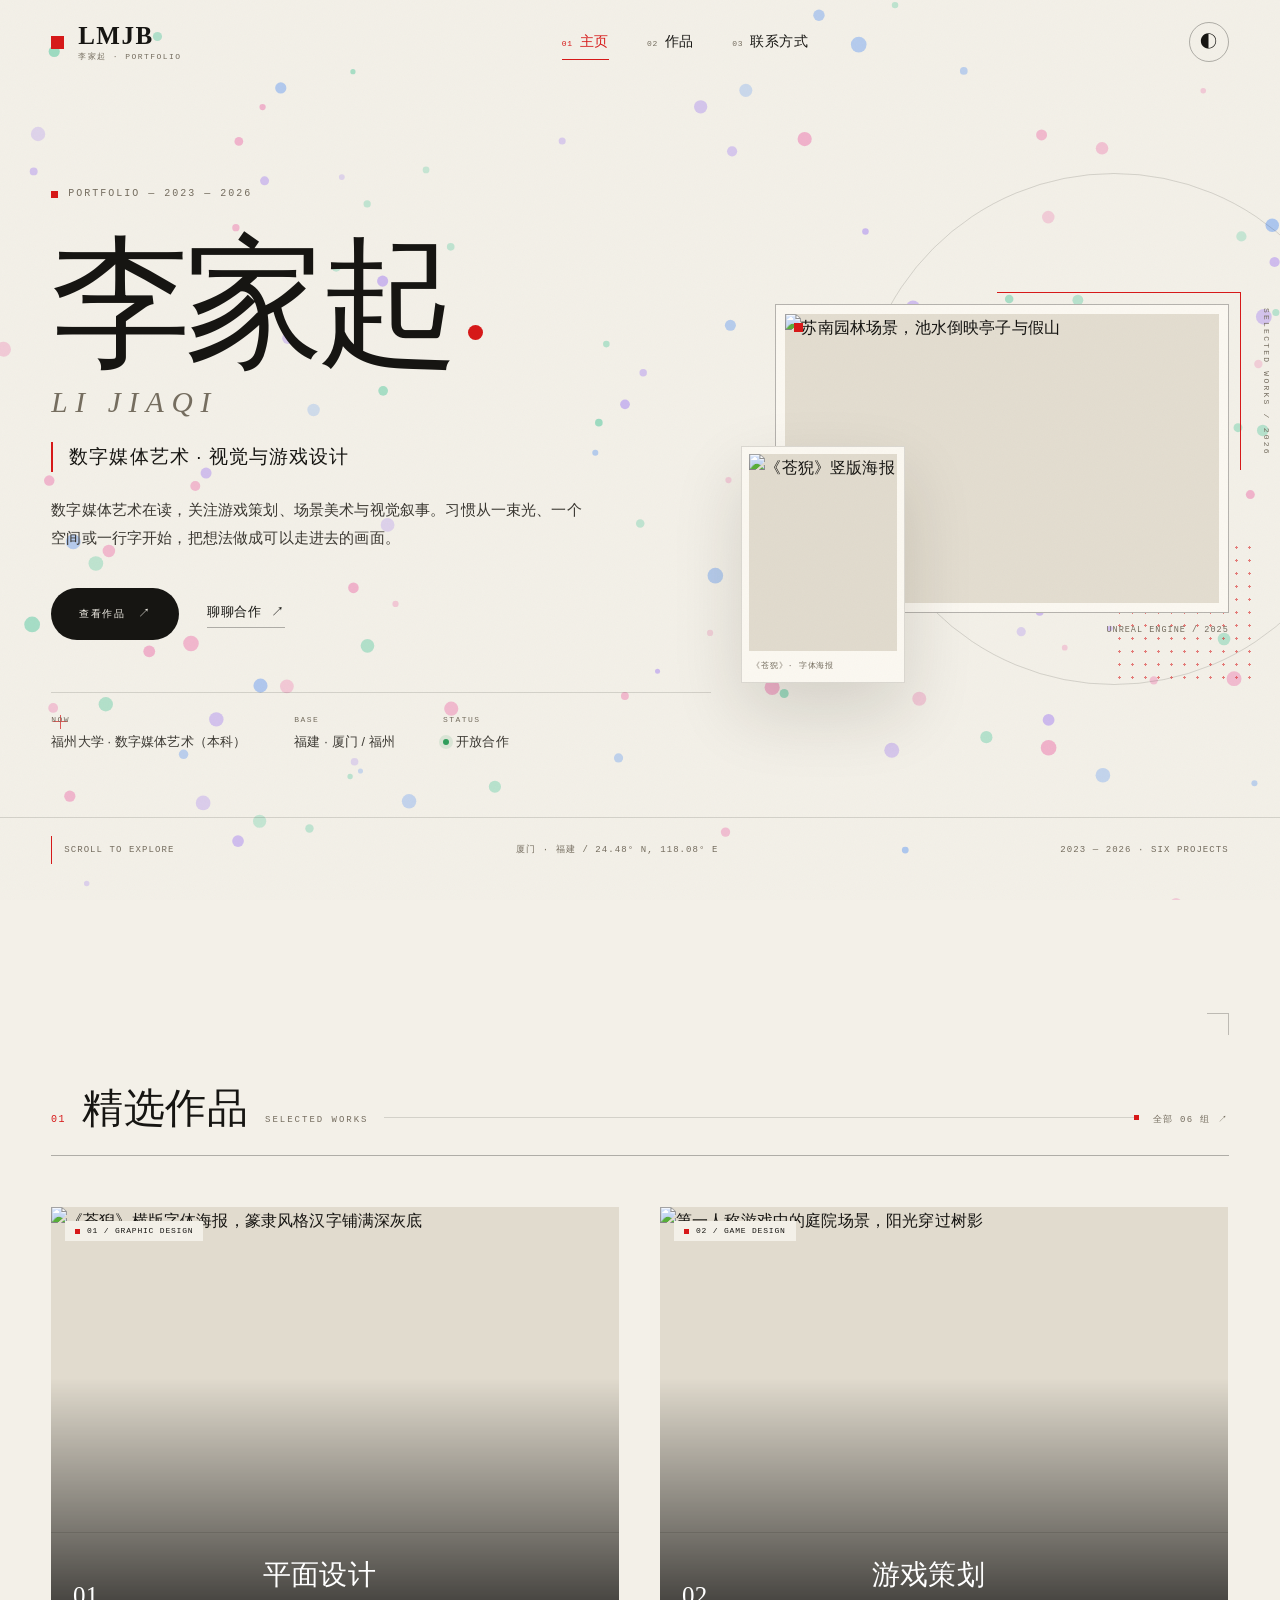
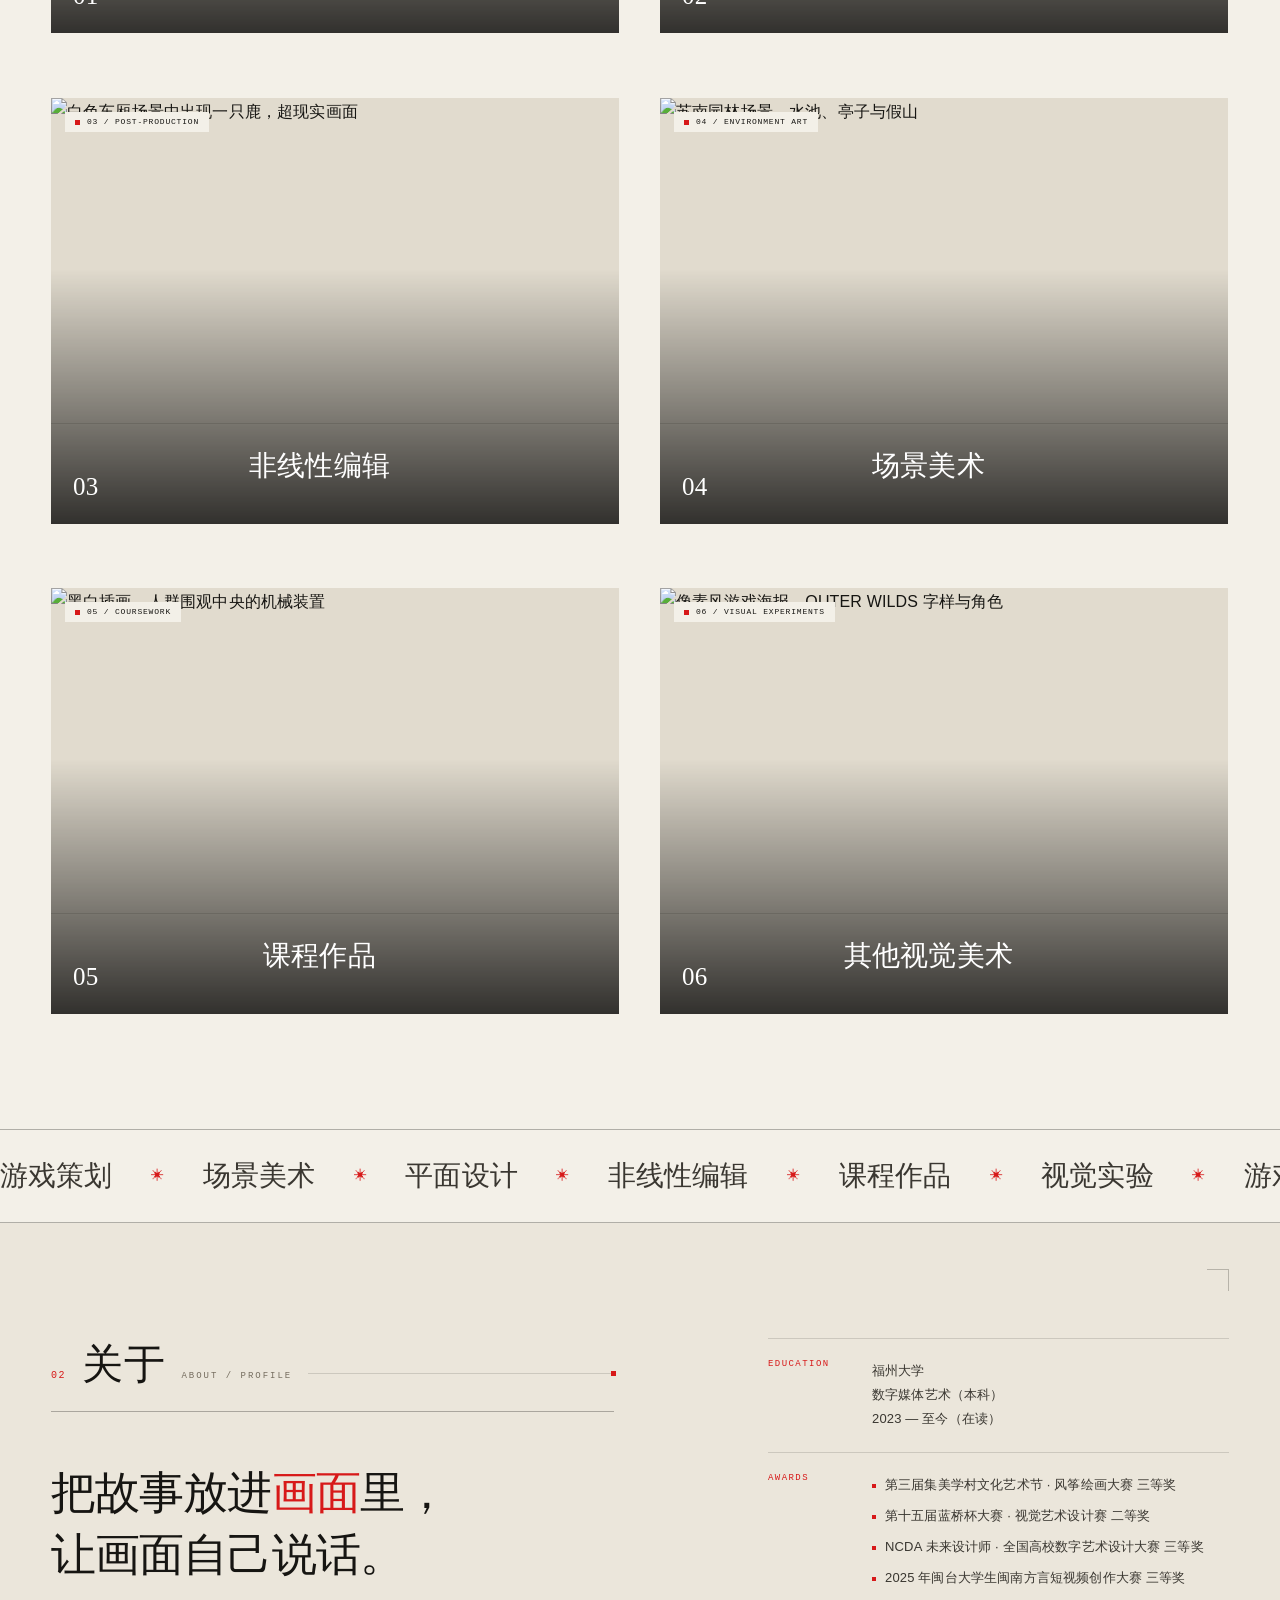
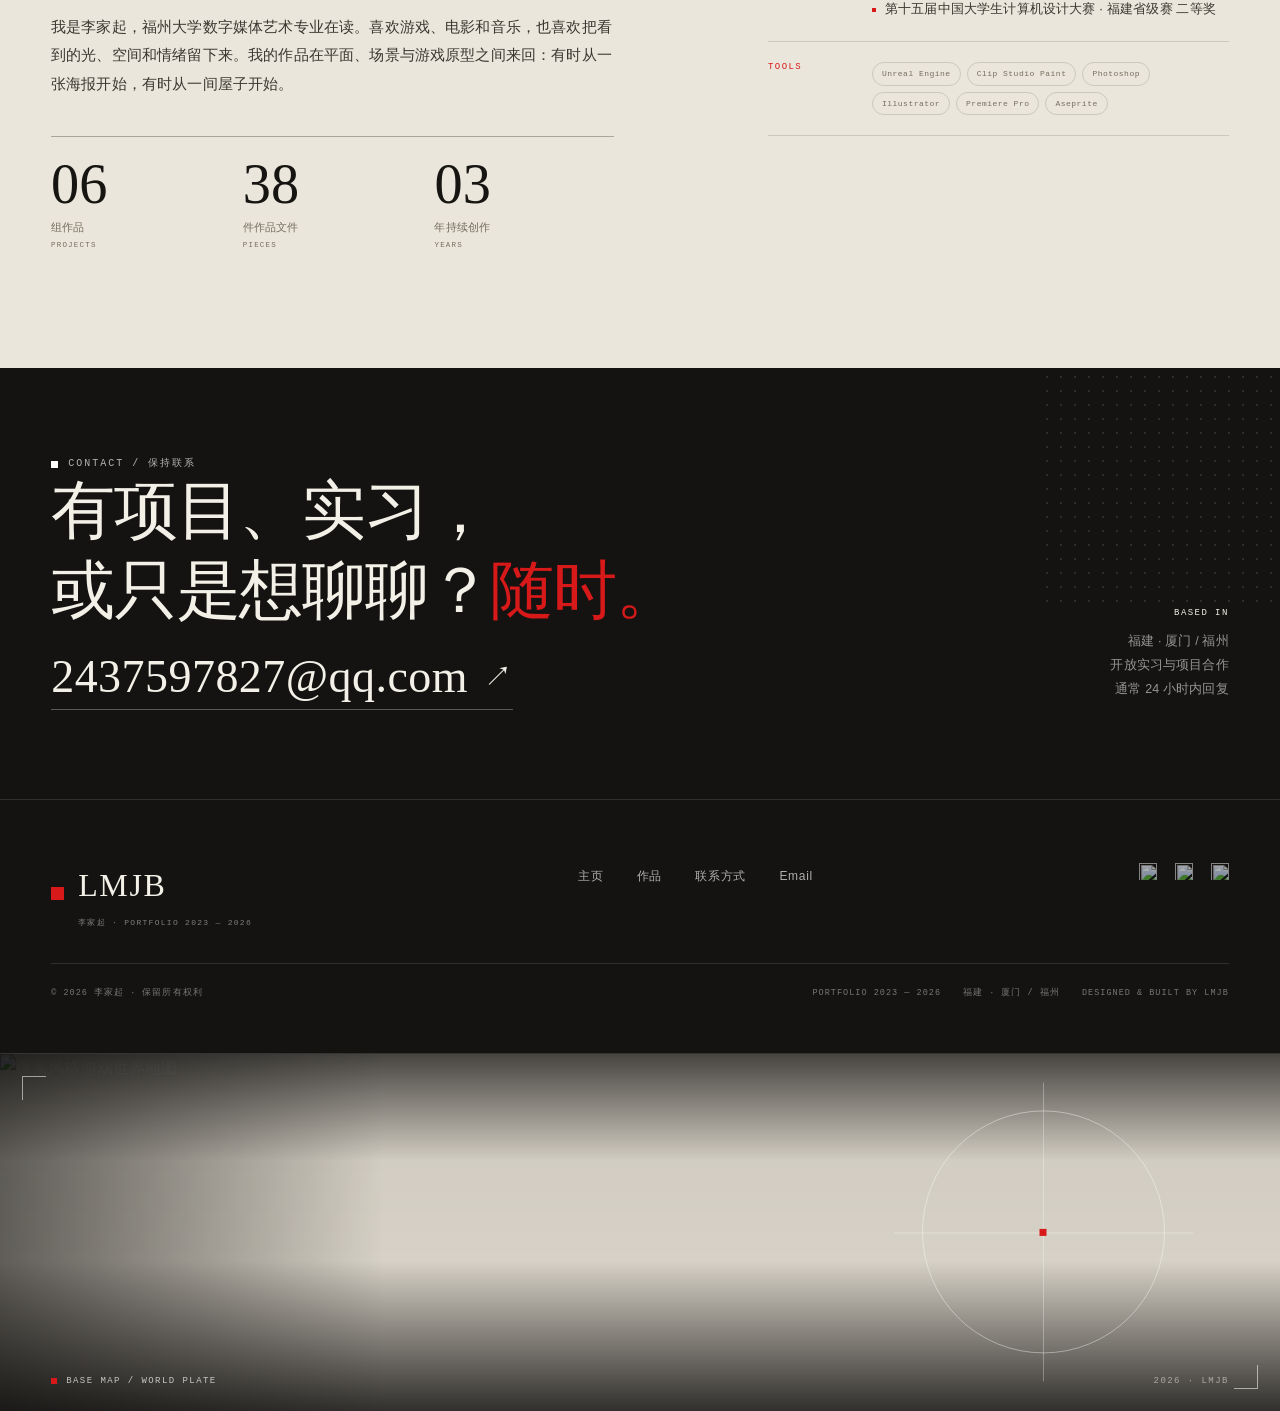
==== index.html @ 7ece91b9 "Add files via upload" ====
<!DOCTYPE html>
<html lang="zh-CN">
  <head>
    <meta charset="UTF-8" />
    <meta http-equiv="X-UA-Compatible" content="IE=edge" />
    <meta name="viewport" content="width=device-width, initial-scale=1.0" />
    <title>李家起 · 个人作品集 / Portfolio</title>
    <meta name="description" content="李家起的个人作品集：游戏策划、场景美术、平面设计、非线性编辑与视觉实验。" />
    <meta name="theme-color" content="#f3f0e8" />
    <meta property="og:title" content="李家起 · 个人作品集 / Portfolio" />
    <meta property="og:description" content="李家起的个人作品集：游戏策划、场景美术、平面设计、非线性编辑与视觉实验。" />
    <meta property="og:type" content="website" />
    <link rel="icon" href="./img/favicon.svg" type="image/svg+xml" />
    <link rel="stylesheet" href="./css/main.css" />
    <script>(function(){try{var q=new URLSearchParams(location.search).get('theme');var s=localStorage.getItem('darkMode');var d=q?q==='dark':s==='dark';if(d)document.documentElement.classList.add('dark');}catch(e){}})();</script>
    <style>
      #particle-bg {
        position: fixed;
        inset: 0;
        width: 100%;
        height: 100%;
        display: block;
        pointer-events: none;
        z-index: -1;
      }

      /* =========================================================
         作品卡片 · 小标题浮层 + 明显悬停（与 projects.html 一致）
         ========================================================= */

      #main .work-card {
        position: relative !important;
        display: block !important;
        overflow: hidden !important;
        transition:
          transform 0.5s cubic-bezier(0.4, 0, 0.6, 1),
          box-shadow 0.5s cubic-bezier(0.4, 0, 0.6, 1) !important;
        will-change: transform;
        transform: translateZ(0);
      }

      #main .work-card:hover {
        transform: translateY(-10px) !important;
        box-shadow:
          0 18px 36px -18px rgba(0, 0, 0, 0.22),
          0 36px 72px -36px rgba(0, 0, 0, 0.28) !important;
        transition:
          transform 1.2s cubic-bezier(0.16, 1, 0.3, 1),
          box-shadow 1.2s cubic-bezier(0.16, 1, 0.3, 1) !important;
      }

      html.dark #main .work-card:hover {
        box-shadow:
          0 18px 36px -18px rgba(0, 0, 0, 0.6),
          0 36px 72px -36px rgba(0, 0, 0, 0.7) !important;
      }

      #main .work-card__media {
        display: block !important;
        position: relative !important;
        overflow: hidden !important;
        width: 100%;
      }

      #main .work-card__media img {
        display: block !important;
        width: 100% !important;
        height: auto !important;
        transition:
          transform 0.5s cubic-bezier(0.4, 0, 0.6, 1),
          filter 0.5s ease !important;
        will-change: transform;
        backface-visibility: hidden;
        transform: scale(1) !important;
      }

      #main .work-card:hover .work-card__media img {
        transform: scale(1.15) !important;
        filter: brightness(0.88) saturate(1.08) !important;
        transition:
          transform 1.4s cubic-bezier(0.16, 1, 0.3, 1),
          filter 1s ease !important;
      }

      #main .work-card::after {
        content: "";
        position: absolute;
        left: 0;
        right: 0;
        bottom: 0;
        height: 60%;
        background: linear-gradient(
          to top,
          rgba(0, 0, 0, 0.78) 0%,
          rgba(0, 0, 0, 0.42) 45%,
          transparent 100%
        );
        pointer-events: none;
        z-index: 1;
        transition: opacity 1s ease;
        opacity: 1;
      }

      #main .work-card:hover::after {
        opacity: 0.85;
      }

      #main .work-card__body {
        position: absolute !important;
        left: 0 !important;
        right: 0 !important;
        bottom: 0 !important;
        z-index: 2 !important;
        padding: 24px 22px 22px !important;
        display: flex !important;
        align-items: flex-end !important;
        justify-content: space-between !important;
        gap: 16px !important;
        color: #fff !important;
        background: transparent !important;
      }

      #main .work-card__body * {
        color: #fff !important;
      }

      #main .work-card__en,
      #main .work-card__count {
        opacity: 0 !important;
        transform: translateY(14px) !important;
        transition:
          transform 0.9s cubic-bezier(0.16, 1, 0.3, 1),
          opacity 0.7s ease !important;
      }

      #main .work-card__no,
      #main .work-card__title {
        transition: transform 0.9s cubic-bezier(0.16, 1, 0.3, 1) !important;
      }

      @media (hover: hover) {
        #main .work-card:hover .work-card__title {
          transform: translateY(-3px) !important;
        }

        #main .work-card:hover .work-card__no {
          transform: translateY(-3px) !important;
        }

        #main .work-card:hover .work-card__en {
          opacity: 1 !important;
          transform: translateY(0) !important;
          transition-delay: 0.12s !important;
        }

        #main .work-card:hover .work-card__count {
          opacity: 1 !important;
          transform: translateY(0) !important;
          transition-delay: 0.22s !important;
        }
      }

      @media (hover: none) {
        #main .work-card__en,
        #main .work-card__count {
          opacity: 1 !important;
          transform: none !important;
        }
      }

      @media (prefers-reduced-motion: reduce) {
        #main .work-card,
        #main .work-card__media img,
        #main .work-card__no,
        #main .work-card__title,
        #main .work-card__en,
        #main .work-card__count {
          transition: none !important;
        }
        #main .work-card:hover,
        #main .work-card:hover .work-card__media img,
        #main .work-card:hover .work-card__title,
        #main .work-card:hover .work-card__no,
        #main .work-card:hover .work-card__en,
        #main .work-card:hover .work-card__count {
          transform: none !important;
          filter: none !important;
        }
      }
    </style>
  </head>
  <body class="page page--home">
    <canvas id="particle-bg" aria-hidden="true"></canvas>
    <a class="skip-link" href="#main">跳到主要内容</a>
    <div class="progress" aria-hidden="true"><span></span></div>

    <header class="site-head">
      <div class="site-head__inner">
        <a class="brand" href="./index.html" aria-label="李家起作品集首页">
          <span class="brand__mark" aria-hidden="true"></span>
          <span class="brand__text">
            <strong>LMJB</strong>
            <small>李家起 · PORTFOLIO</small>
          </span>
        </a>

        <nav class="nav" aria-label="主导航">
          <a class="nav__link is-active" href="./index.html" aria-current="page"><span>01</span>主页</a>
          <a class="nav__link" href="./projects.html"><span>02</span>作品</a>
          <a class="nav__link" href="./contacts.html"><span>03</span>联系方式</a>
        </nav>

        <div class="site-head__tools">
          <button class="theme-btn" type="button" aria-label="切换深浅色" aria-pressed="false">
            <span class="theme-btn__icon" aria-hidden="true">◐</span>
          </button>
          <button class="menu-btn" type="button" aria-label="打开菜单" aria-expanded="false" aria-controls="mobile-menu">
            <span></span><span></span>
          </button>
        </div>
      </div>
    </header>

    <div class="mobile-menu" id="mobile-menu">
      <nav class="mobile-menu__nav" aria-label="移动端导航">
        <a class="mobile-menu__link is-active" href="./index.html" aria-current="page"><span>01</span>主页</a>
        <a class="mobile-menu__link" href="./projects.html"><span>02</span>作品</a>
        <a class="mobile-menu__link" href="./contacts.html"><span>03</span>联系方式</a>
      </nav>
      <div class="mobile-menu__foot">
        <a href="mailto:2437597827@qq.com">2437597827@qq.com</a>
        <span>福建 · 厦门 / 福州</span>
        <span>© 2026 李家起 · LMJB</span>
      </div>
    </div>

    <main id="main">
      <section class="hero" aria-labelledby="hero-title">
        <div class="container hero__grid">
          <div class="hero__copy">
            <p class="eyebrow">PORTFOLIO — 2023 — 2026</p>
            <h1 class="hero__title" id="hero-title">
              <span class="hero__name">李家起</span>
              <span class="hero__en">LI JIAQI</span>
            </h1>
            <p class="hero__role">数字媒体艺术 · 视觉与游戏设计</p>
            <p class="hero__lede">数字媒体艺术在读，关注游戏策划、场景美术与视觉叙事。习惯从一束光、一个空间或一行字开始，把想法做成可以走进去的画面。</p>

            <div class="hero__actions">
              <a class="btn btn--solid" href="./projects.html">查看作品</a>
              <a class="link-arrow" href="./contacts.html">聊聊合作</a>
            </div>

            <dl class="hero__meta">
              <div>
                <dt>NOW</dt>
                <dd>福州大学 · 数字媒体艺术（本科）</dd>
              </div>
              <div>
                <dt>BASE</dt>
                <dd>福建 · 厦门 / 福州</dd>
              </div>
              <div>
                <dt>STATUS</dt>
                <dd><span class="dot" style="display:inline-block;width:6px;height:6px;margin-right:7px;border-radius:50%;background:#2e9e5b;box-shadow:0 0 0 4px rgba(46,158,91,.12);vertical-align:1px"></span>开放合作</dd>
              </div>
            </dl>
          </div>

          <div class="hero__visual">
            <figure class="hero__figure">
              <div class="hero__frame">
                <img
                  src="./img/work/p4/garden-pavilion.jpg"
                  alt="苏南园林场景，池水倒映亭子与假山"
                  width="1037"
                  height="519"
                  fetchpriority="high"
                />
              </div>
              <figcaption class="hero__caption">
                <span>苏南园林 · 场景重建</span>
                <span>UNREAL ENGINE / 2025</span>
              </figcaption>
            </figure>

            <a class="hero__mini" href="./project-1.html" aria-label="查看《苍猊》海报项目">
              <img src="./img/work/p1/poster-portrait.jpg" alt="《苍猊》竖版海报" width="1273" height="1800" />
              <span>《苍猊》· 字体海报</span>
            </a>

            <span class="hero__dots" aria-hidden="true"></span>
            <span class="hero__vertical">SELECTED WORKS / 2026</span>
          </div>
        </div>

        <div class="container hero__foot">
          <span class="hero__scroll"><i aria-hidden="true"></i> SCROLL TO EXPLORE</span>
          <span>厦门 · 福建 / 24.48° N, 118.08° E</span>
          <span>2023 — 2026 · SIX PROJECTS</span>
        </div>
      </section>

      <section class="section" id="works" aria-labelledby="works-title">
        <div class="container">
          <div class="section-head" data-reveal>
            <span class="section-head__index">01</span>
            <h2 class="section-head__title" id="works-title">精选作品</h2>
            <span class="section-head__en">SELECTED WORKS</span>
            <span class="section-head__rule" aria-hidden="true"></span>
            <a class="section-head__link" href="./projects.html">全部 06 组</a>
          </div>

          <div class="work-grid">
            <a class="work-card" href="./project-1.html" data-reveal style="transition-delay:0ms">
            <span class="work-card__media">
              <img
                src="./img/work/p1/poster-landscape.jpg"
                alt="《苍猊》横版字体海报，篆隶风格汉字铺满深灰底"
                width="1800"
                height="1273"
                loading="lazy"
                decoding="async"
              />
              <span class="work-card__tag">01 / GRAPHIC DESIGN</span>
            </span>
            <div class="work-card__body">
              <span class="work-card__no" aria-hidden="true">01</span>
              <span>
                <h3 class="work-card__title">平面设计</h3>
                <span class="work-card__en">GRAPHIC DESIGN</span>
              </span>
              <span class="work-card__count">07 PIECES</span>
            </div>
          </a>
          <a class="work-card" href="./project-2.html" data-reveal style="transition-delay:80ms">
            <span class="work-card__media">
              <img
                src="./img/work/p2/fps-yard.jpg"
                alt="第一人称游戏中的庭院场景，阳光穿过树影"
                width="1800"
                height="979"
                loading="lazy"
                decoding="async"
              />
              <span class="work-card__tag">02 / GAME DESIGN</span>
            </span>
            <div class="work-card__body">
              <span class="work-card__no" aria-hidden="true">02</span>
              <span>
                <h3 class="work-card__title">游戏策划</h3>
                <span class="work-card__en">GAME DESIGN</span>
              </span>
              <span class="work-card__count">08 PIECES</span>
            </div>
          </a>
          <a class="work-card" href="./project-3.html" data-reveal style="transition-delay:0ms">
            <span class="work-card__media">
              <img
                src="./img/work/p3/ue-corridor-deer.jpg"
                alt="白色车厢场景中出现一只鹿，超现实画面"
                width="1269"
                height="713"
                loading="lazy"
                decoding="async"
              />
              <span class="work-card__tag">03 / POST-PRODUCTION</span>
            </span>
            <div class="work-card__body">
              <span class="work-card__no" aria-hidden="true">03</span>
              <span>
                <h3 class="work-card__title">非线性编辑</h3>
                <span class="work-card__en">POST-PRODUCTION</span>
              </span>
              <span class="work-card__count">03 PIECES</span>
            </div>
          </a>
          <a class="work-card" href="./project-4.html" data-reveal style="transition-delay:80ms">
            <span class="work-card__media">
              <img
                src="./img/work/p4/garden-pavilion.jpg"
                alt="苏南园林场景，水池、亭子与假山"
                width="1037"
                height="519"
                loading="lazy"
                decoding="async"
              />
              <span class="work-card__tag">04 / ENVIRONMENT ART</span>
            </span>
            <div class="work-card__body">
              <span class="work-card__no" aria-hidden="true">04</span>
              <span>
                <h3 class="work-card__title">场景美术</h3>
                <span class="work-card__en">ENVIRONMENT ART</span>
              </span>
              <span class="work-card__count">07 PIECES</span>
            </div>
          </a>
          <a class="work-card" href="./project-5.html" data-reveal style="transition-delay:0ms">
            <span class="work-card__media">
              <img
                src="./img/work/p5/illustration-crowd.jpg"
                alt="黑白插画，人群围观中央的机械装置"
                width="1800"
                height="1298"
                loading="lazy"
                decoding="async"
              />
              <span class="work-card__tag">05 / COURSEWORK</span>
            </span>
            <div class="work-card__body">
              <span class="work-card__no" aria-hidden="true">05</span>
              <span>
                <h3 class="work-card__title">课程作品</h3>
                <span class="work-card__en">COURSEWORK</span>
              </span>
              <span class="work-card__count">05 PIECES</span>
            </div>
          </a>
          <a class="work-card" href="./project-6.html" data-reveal style="transition-delay:80ms">
            <span class="work-card__media">
              <img
                src="./img/work/p6/pixel-poster.jpg"
                alt="像素风游戏海报，OUTER WILDS 字样与角色"
                width="1800"
                height="1348"
                loading="lazy"
                decoding="async"
              />
              <span class="work-card__tag">06 / VISUAL EXPERIMENTS</span>
            </span>
            <div class="work-card__body">
              <span class="work-card__no" aria-hidden="true">06</span>
              <span>
                <h3 class="work-card__title">其他视觉美术</h3>
                <span class="work-card__en">VISUAL EXPERIMENTS</span>
              </span>
              <span class="work-card__count">08 PIECES</span>
            </div>
          </a>
          </div>
        </div>
      </section>

      <div class="marquee" aria-hidden="true">
        <div class="marquee__track">
          <div class="marquee__group"><span>游戏策划</span><i>✳</i><span>场景美术</span><i>✳</i><span>平面设计</span><i>✳</i><span>非线性编辑</span><i>✳</i><span>课程作品</span><i>✳</i><span>视觉实验</span><i>✳</i></div>
          <div class="marquee__group"><span>游戏策划</span><i>✳</i><span>场景美术</span><i>✳</i><span>平面设计</span><i>✳</i><span>非线性编辑</span><i>✳</i><span>课程作品</span><i>✳</i><span>视觉实验</span><i>✳</i></div>
        </div>
      </div>

      <section class="section section--paper" id="about" aria-labelledby="about-title">
        <div class="container about">
          <div class="about__intro" data-reveal>
            <div class="section-head">
              <span class="section-head__index">02</span>
              <h2 class="section-head__title" id="about-title">关于</h2>
              <span class="section-head__en">ABOUT / PROFILE</span>
              <span class="section-head__rule" aria-hidden="true"></span>
            </div>

            <p class="about__quote">把故事放进<em>画面</em>里，<br />让画面自己说话。</p>
            <p class="about__text">我是李家起，福州大学数字媒体艺术专业在读。喜欢游戏、电影和音乐，也喜欢把看到的光、空间和情绪留下来。我的作品在平面、场景与游戏原型之间来回：有时从一张海报开始，有时从一间屋子开始。</p>

            <div class="about__stats">
              <div>
              <p class="stat__value">06</p>
              <p class="stat__label">组作品</p>
              <p class="stat__en">PROJECTS</p>
            </div>
            <div>
              <p class="stat__value">38</p>
              <p class="stat__label">件作品文件</p>
              <p class="stat__en">PIECES</p>
            </div>
            <div>
              <p class="stat__value">03</p>
              <p class="stat__label">年持续创作</p>
              <p class="stat__en">YEARS</p>
            </div>
            </div>
          </div>

          <div class="about__details">
            <div class="about__block" data-reveal>
              <h3>Education</h3>
              <div>
                <p>福州大学<br />数字媒体艺术（本科）<br />2023 — 至今（在读）</p>
              </div>
            </div>

            <div class="about__block" data-reveal>
              <h3>Awards</h3>
              <ul>
                <li>第三届集美学村文化艺术节 · 风筝绘画大赛 三等奖</li>
              <li>第十五届蓝桥杯大赛 · 视觉艺术设计赛 二等奖</li>
              <li>NCDA 未来设计师 · 全国高校数字艺术设计大赛 三等奖</li>
              <li>2025 年闽台大学生闽南方言短视频创作大赛 三等奖</li>
              <li>第十五届中国大学生计算机设计大赛 · 福建省级赛 二等奖</li>
              </ul>
            </div>

            <div class="about__block" data-reveal>
              <h3>Tools</h3>
              <div class="about__tools"><span>Unreal Engine</span><span>Clip Studio Paint</span><span>Photoshop</span><span>Illustrator</span><span>Premiere Pro</span><span>Aseprite</span></div>
            </div>
          </div>
        </div>
      </section>


    <section class="cta" id="contact" aria-labelledby="cta-title">
      <div class="container">
        <div class="cta__inner">
          <div>
            <p class="eyebrow eyebrow--light">CONTACT / 保持联系</p>
            <h2 class="cta__title" id="cta-title">有项目、实习，<br />或只是想聊聊？<em>随时。</em></h2>
            <a class="cta__mail" href="mailto:2437597827@qq.com">2437597827@qq.com</a>
          </div>
          <div class="cta__aside">
            <strong>BASED IN</strong>
            福建 · 厦门 / 福州<br />
            开放实习与项目合作<br />
            通常 24 小时内回复
          </div>
        </div>
      </div>
    </section>
    </main>


    <footer class="footer" id="site-footer">
      <div class="container">
        <div class="footer__top">
          <a class="footer__brand" href="./index.html" aria-label="返回首页">
            <span class="brand__mark" aria-hidden="true"></span>
            <span>
              <strong>LMJB</strong>
              <small>李家起 · PORTFOLIO 2023 — 2026</small>
            </span>
          </a>
          <nav class="footer__nav" aria-label="页脚导航">
            <a href="./index.html">主页</a>
            <a href="./projects.html">作品</a>
            <a href="./contacts.html">联系方式</a>
            <a href="mailto:2437597827@qq.com">Email</a>
          </nav>
          <ul class="social">
            <li><a href="#!" aria-label="GitHub" target="_blank" rel="noreferrer"><img src="./img/icons/gitHub.svg" alt="" width="18" height="18" loading="lazy" /></a></li>
            <li><a href="#!" aria-label="Instagram" target="_blank" rel="noreferrer"><img src="./img/icons/instagram.svg" alt="" width="18" height="18" loading="lazy" /></a></li>
            <li><a href="#!" aria-label="LinkedIn" target="_blank" rel="noreferrer"><img src="./img/icons/linkedIn.svg" alt="" width="18" height="18" loading="lazy" /></a></li>
          </ul>
        </div>
        <div class="footer__bottom">
          <span>© 2026 李家起 · 保留所有权利</span>
          <div class="footer__meta">
            <span>PORTFOLIO 2023 — 2026</span>
            <span>福建 · 厦门 / 福州</span>
            <span>DESIGNED &amp; BUILT BY LMJB</span>
          </div>
        </div>
      </div>
    
      <!-- 底部底图：替换 img/bottom-map.png 即可（建议 2:1 横图） -->
      <div class="baseplate">
        <img id="bottom-map" src="./img/bottom-map.png" alt="像素风格游戏世界地图" width="1535" height="703" loading="lazy" decoding="async" />
        <div class="baseplate__reticle" aria-hidden="true">
          <span class="baseplate__ring"></span>
          <span class="baseplate__center"></span>
        </div>
        <span class="baseplate__corner baseplate__corner--tl" aria-hidden="true"></span>
        <span class="baseplate__corner baseplate__corner--br" aria-hidden="true"></span>
        <div class="baseplate__meta">
          <span class="baseplate__label"><i aria-hidden="true"></i>BASE MAP / WORLD PLATE</span>
          <span class="baseplate__note">2026 · LMJB</span>
        </div>
      </div>
    </footer>

    <div class="lightbox" id="lightbox" hidden role="dialog" aria-modal="true" aria-label="作品大图">
      <div class="lightbox__bar">
        <span class="lightbox__brand">LMJB / ARCHIVE</span>
        <button class="lightbox__close" type="button" aria-label="关闭大图">关闭 <span aria-hidden="true">✕</span></button>
      </div>
      <div class="lightbox__stage">
        <button class="lightbox__nav lightbox__nav--prev" type="button" aria-label="上一张">←</button>
        <figure class="lightbox__figure">
          <img class="lightbox__img" src="[data-uri]" alt="" />
        </figure>
        <button class="lightbox__nav lightbox__nav--next" type="button" aria-label="下一张">→</button>
      </div>
      <div class="lightbox__foot">
        <div class="lightbox__caption">
          <span class="lightbox__caption-text"></span>
          <span class="lightbox__caption-meta"></span>
        </div>
        <div class="lightbox__counter">01 <em>/</em> 01</div>
      </div>
    </div>

    <noscript><style>[data-reveal]{opacity:1 !important;transform:none !important}</style></noscript>
    <script src="./js/main.js"></script>
    <script>window.PARTICLE_BG_OVERRIDE = { count: 150, alpha: 0.38 };</script>
    <script src="./js/particle-bg.js"></script>

    <!-- =========================================================
         作品卡片悬停 · JS 强制版（与 projects.html 完全一致）
         ========================================================= -->
    <script>
    (function () {
      'use strict';
      if (!matchMedia('(hover: hover) and (pointer: fine)').matches) return;

      var EASE_IN  = 'cubic-bezier(0.16, 1, 0.3, 1)';
      var EASE_OUT = 'cubic-bezier(0.4, 0, 0.6, 1)';

      document.querySelectorAll('#main .work-card').forEach(function (card) {
        var img   = card.querySelector('.work-card__media img');
        var title = card.querySelector('.work-card__title');
        var no    = card.querySelector('.work-card__no');
        var en    = card.querySelector('.work-card__en');
        var count = card.querySelector('.work-card__count');

        card.style.setProperty('transition',
          'transform .5s ' + EASE_OUT + ', box-shadow .5s ' + EASE_OUT, 'important');
        if (img) {
          img.style.setProperty('transition',
            'transform .5s ' + EASE_OUT + ', filter .5s ease', 'important');
        }

        function onEnter() {
          card.style.setProperty('transform', 'translateY(-10px)', 'important');
          card.style.setProperty('box-shadow',
            '0 18px 36px -18px rgba(0,0,0,.25), 0 36px 72px -36px rgba(0,0,0,.3)', 'important');
          card.style.setProperty('transition',
            'transform 1.2s ' + EASE_IN + ', box-shadow 1.2s ' + EASE_IN, 'important');

          if (img) {
            img.style.setProperty('transform', 'scale(1.15)', 'important');
            img.style.setProperty('filter', 'brightness(.88) saturate(1.08)', 'important');
            img.style.setProperty('transition',
              'transform 1.4s ' + EASE_IN + ', filter 1s ease', 'important');
          }
          if (title) {
            title.style.setProperty('transform', 'translateY(-3px)', 'important');
            title.style.setProperty('transition', 'transform .9s ' + EASE_IN, 'important');
          }
          if (no) {
            no.style.setProperty('transform', 'translateY(-3px)', 'important');
            no.style.setProperty('transition', 'transform .9s ' + EASE_IN, 'important');
          }
          if (en) {
            en.style.setProperty('opacity', '1', 'important');
            en.style.setProperty('transform', 'translateY(0)', 'important');
            en.style.setProperty('transition',
              'transform .9s ' + EASE_IN + ' .12s, opacity .7s ease .12s', 'important');
          }
          if (count) {
            count.style.setProperty('opacity', '1', 'important');
            count.style.setProperty('transform', 'translateY(0)', 'important');
            count.style.setProperty('transition',
              'transform .9s ' + EASE_IN + ' .22s, opacity .7s ease .22s', 'important');
          }
        }

        function onLeave() {
          card.style.setProperty('transform', 'translateY(0)', 'important');
          card.style.setProperty('box-shadow', 'none', 'important');
          card.style.setProperty('transition',
            'transform .5s ' + EASE_OUT + ', box-shadow .5s ease', 'important');

          if (img) {
            img.style.setProperty('transform', 'scale(1)', 'important');
            img.style.setProperty('filter', 'none', 'important');
            img.style.setProperty('transition',
              'transform .5s ' + EASE_OUT + ', filter .5s ease', 'important');
          }
          if (title) title.style.setProperty('transform', 'translateY(0)', 'important');
          if (no)    no.style.setProperty('transform', 'translateY(0)', 'important');
          if (en) {
            en.style.setProperty('opacity', '0', 'important');
            en.style.setProperty('transform', 'translateY(14px)', 'important');
          }
          if (count) {
            count.style.setProperty('opacity', '0', 'important');
            count.style.setProperty('transform', 'translateY(14px)', 'important');
          }
        }

        card.addEventListener('mouseenter', onEnter);
        card.addEventListener('mouseleave', onLeave);
        card.addEventListener('touchstart', function () {
          if (en)    en.style.setProperty('opacity', '1', 'important');
          if (count) count.style.setProperty('opacity', '1', 'important');
        }, { passive: true });
      });
    })();
    </script>
  </body>
</html>
---- css/main.css ----
@import "./reset.css";

/* =========================================================
   李家起 · 个人作品集
   视觉语言：画册红 / 纸面 / 细线 / 编号 / 双语编辑排版
   ========================================================= */

:root {
  /* paper & ink */
  --paper: #f3f0e8;
  --paper-2: #ebe6db;
  --paper-3: #e1dbce;
  --ink: #161512;
  --ink-soft: #3a3731;
  --muted: #756d5f;

  --line: rgba(22, 21, 18, 0.14);
  --line-strong: rgba(22, 21, 18, 0.3);

  --red: #d71919;
  --red-deep: #a80f0f;
  --card: #fbf8f1;

  /* fixed dark surfaces (footer / feature / note) */
  --black: #141311;
  --on-black: #f3f0e8;

  --shadow: 0 30px 70px rgba(36, 27, 16, 0.14);
  --shadow-soft: 0 12px 36px rgba(36, 27, 16, 0.1);

  --font-display: "Cormorant Garamond", "Garamond", "Noto Serif SC",
    "Songti SC", "STSong", serif;
  --font-cn: "Noto Serif SC", "Songti SC", "STSong", "SimSun", serif;
  --font-sans: "Noto Sans SC", "DM Sans", "Helvetica Neue", "Microsoft YaHei",
    Arial, sans-serif;
  --font-mono: "Consolas", "SFMono-Regular", "Menlo", monospace;

  --container: 1340px;
  --gutter: clamp(20px, 4vw, 56px);
  --ease: cubic-bezier(0.22, 0.61, 0.36, 1);
}

html.dark,
body.dark {
  --paper: #11100e;
  --paper-2: #171614;
  --paper-3: #201d19;
  --ink: #ece7dc;
  --ink-soft: #c9c2b5;
  --muted: #948c7e;

  --line: rgba(236, 231, 220, 0.15);
  --line-strong: rgba(236, 231, 220, 0.32);

  --red: #e23a3a;
  --red-deep: #ff5b5b;
  --card: #191815;

  --black: #0a0908;
  --on-black: #f3f0e8;

  --shadow: 0 30px 70px rgba(0, 0, 0, 0.55);
  --shadow-soft: 0 12px 36px rgba(0, 0, 0, 0.4);
}

/* ---------- base ---------- */

html {
  scroll-behavior: smooth;
}

body {
  position: relative;
  background-color: var(--paper);
  color: var(--ink);
  font-family: var(--font-sans);
  font-size: 16px;
  line-height: 1.7;
  letter-spacing: 0.01em;
  overflow-x: hidden;
  transition: background-color 0.35s ease, color 0.35s ease;
}

body::before {
  content: "";
  position: fixed;
  inset: 0;
  z-index: 9999;
  pointer-events: none;
  opacity: 0.035;
  background-image: url("data:image/svg+xml,%3Csvg xmlns='http://www.w3.org/2000/svg' width='160' height='160'%3E%3Cfilter id='n'%3E%3CfeTurbulence type='fractalNoise' baseFrequency='0.85' numOctaves='3' stitchTiles='stitch'/%3E%3C/filter%3E%3Crect width='100%25' height='100%25' filter='url(%23n)'/%3E%3C/svg%3E");
  mix-blend-mode: multiply;
}

body.dark::before {
  opacity: 0.05;
  mix-blend-mode: screen;
}

body.menu-open,
body.lightbox-open {
  overflow: hidden;
}

::selection {
  background: var(--red);
  color: #fff;
}

:focus-visible {
  outline: 2px solid var(--red);
  outline-offset: 3px;
}

a {
  color: inherit;
}

img {
  display: block;
  width: 100%;
  height: auto;
  background-color: var(--paper-3);
}

h1,
h2,
h3,
h4 {
  font-weight: 500;
  line-height: 1.2;
}

.container {
  width: 100%;
  max-width: var(--container);
  margin-inline: auto;
  padding-inline: var(--gutter);
}

.skip-link {
  position: fixed;
  top: 10px;
  left: 10px;
  z-index: 200;
  padding: 10px 16px;
  background: var(--red);
  color: #fff;
  font-family: var(--font-mono);
  font-size: 11px;
  transform: translateY(-160%);
  transition: transform 0.2s ease;
}

.skip-link:focus {
  transform: none;
}

/* ---------- shared type ---------- */

.eyebrow {
  display: flex;
  align-items: center;
  gap: 10px;
  font-family: var(--font-mono);
  font-size: 10px;
  font-weight: 500;
  letter-spacing: 0.2em;
  text-transform: uppercase;
  color: var(--muted);
  line-height: 1.4;
}

.eyebrow::before {
  content: "";
  flex: none;
  width: 7px;
  height: 7px;
  background: var(--red);
}

.eyebrow--light {
  color: rgba(255, 255, 255, 0.68);
}

.eyebrow--light::before {
  background: #fff;
}

.label-mono {
  font-family: var(--font-mono);
  font-size: 9px;
  letter-spacing: 0.18em;
  text-transform: uppercase;
  color: var(--muted);
}

.nowrap {
  white-space: nowrap;
}

.link-arrow {
  display: inline-flex;
  align-items: center;
  gap: 10px;
  padding-bottom: 3px;
  border-bottom: 1px solid var(--line-strong);
  font-size: 13px;
  letter-spacing: 0.04em;
  transition: color 0.25s ease, border-color 0.25s ease;
}

.link-arrow::after {
  content: "↗";
  font-family: var(--font-sans);
  transition: transform 0.3s var(--ease);
}

.link-arrow:hover {
  color: var(--red);
  border-color: var(--red);
}

.link-arrow:hover::after {
  transform: translate(3px, -3px);
}

.btn {
  display: inline-flex;
  align-items: center;
  justify-content: center;
  gap: 12px;
  height: 52px;
  padding: 0 28px;
  border-radius: 999px;
  font-family: var(--font-mono);
  font-size: 10px;
  font-weight: 500;
  letter-spacing: 0.16em;
  text-transform: uppercase;
  transition: background-color 0.3s ease, color 0.3s ease,
    border-color 0.3s ease, transform 0.3s var(--ease);
}

.btn::after {
  content: "↗";
  font-size: 12px;
  transition: transform 0.3s var(--ease);
}

.btn:hover::after {
  transform: translate(3px, -3px);
}

.btn--solid {
  background: var(--ink);
  color: var(--paper);
}

.btn--solid:hover {
  background: var(--red);
  color: #fff;
}

.btn--ghost {
  border: 1px solid var(--line-strong);
  color: var(--ink);
}

.btn--ghost:hover {
  border-color: var(--red);
  color: var(--red);
}

.tag {
  display: inline-flex;
  align-items: center;
  padding: 6px 13px;
  border: 1px solid var(--line-strong);
  border-radius: 999px;
  font-family: var(--font-mono);
  font-size: 9px;
  letter-spacing: 0.1em;
  color: var(--muted);
  line-height: 1.4;
}

/* ---------- progress ---------- */

.progress {
  position: fixed;
  inset: 0 0 auto 0;
  height: 2px;
  z-index: 80;
  pointer-events: none;
}

.progress span {
  display: block;
  height: 100%;
  background: var(--red);
  transform: scaleX(0);
  transform-origin: 0 50%;
}

/* ---------- header ---------- */

.site-head {
  position: sticky;
  top: 0;
  z-index: 60;
  border-bottom: 1px solid transparent;
  transition: background-color 0.35s ease, border-color 0.35s ease,
    backdrop-filter 0.35s ease;
}

.site-head.is-scrolled {
  background: color-mix(in srgb, var(--paper) 84%, transparent);
  border-color: var(--line);
  backdrop-filter: blur(16px) saturate(1.1);
}

.site-head__inner {
  display: flex;
  align-items: center;
  justify-content: space-between;
  gap: 24px;
  height: 84px;
  width: 100%;
  max-width: var(--container);
  margin-inline: auto;
  padding-inline: var(--gutter);
}

.brand {
  display: flex;
  align-items: center;
  gap: 14px;
  flex: none;
}

.brand__mark {
  width: 13px;
  height: 13px;
  background: var(--red);
  transition: transform 0.4s var(--ease);
}

.brand:hover .brand__mark {
  transform: rotate(90deg);
}

.brand__text {
  display: flex;
  flex-direction: column;
  line-height: 1;
}

.brand__text strong {
  font-family: var(--font-display);
  font-size: 25px;
  font-weight: 600;
  letter-spacing: 0.06em;
}

.brand__text small {
  margin-top: 5px;
  font-family: var(--font-mono);
  font-size: 8px;
  letter-spacing: 0.18em;
  color: var(--muted);
}

.nav {
  display: flex;
  align-items: center;
  gap: clamp(22px, 3vw, 42px);
}

.nav__link {
  position: relative;
  display: inline-flex;
  align-items: baseline;
  gap: 7px;
  padding: 6px 0;
  font-size: 14px;
  font-weight: 500;
  letter-spacing: 0.04em;
  transition: color 0.25s ease;
}

.nav__link span {
  font-family: var(--font-mono);
  font-size: 8px;
  color: var(--muted);
  transition: color 0.25s ease;
}

.nav__link::after {
  content: "";
  position: absolute;
  left: 0;
  right: 0;
  bottom: 0;
  height: 1px;
  background: var(--red);
  transform: scaleX(0);
  transform-origin: 0 50%;
  transition: transform 0.35s var(--ease);
}

.nav__link:hover,
.nav__link.is-active {
  color: var(--red);
}

.nav__link:hover span,
.nav__link.is-active span {
  color: var(--red);
}

.nav__link:hover::after,
.nav__link.is-active::after {
  transform: scaleX(1);
}

.site-head__tools {
  display: flex;
  align-items: center;
  gap: 12px;
  flex: none;
}

.theme-btn {
  display: grid;
  place-items: center;
  width: 40px;
  height: 40px;
  border: 1px solid var(--line-strong);
  border-radius: 50%;
  color: var(--ink);
  transition: border-color 0.3s ease, color 0.3s ease,
    transform 0.5s var(--ease);
}

.theme-btn__icon {
  font-size: 17px;
  line-height: 1;
  transform: translateY(-1px);
}

.theme-btn:hover {
  border-color: var(--red);
  color: var(--red);
  transform: rotate(180deg);
}

.menu-btn {
  display: none;
  position: relative;
  width: 40px;
  height: 40px;
  border: 1px solid var(--line-strong);
  border-radius: 50%;
  padding: 0;
}

.menu-btn span {
  position: absolute;
  left: 12px;
  width: 14px;
  height: 1px;
  background: var(--ink);
  transition: transform 0.35s var(--ease), opacity 0.2s ease;
}

.menu-btn span:first-child {
  top: 17px;
}

.menu-btn span:last-child {
  top: 22px;
}

body.menu-open .menu-btn span:first-child {
  top: 20px;
  transform: rotate(45deg);
}

body.menu-open .menu-btn span:last-child {
  top: 20px;
  transform: rotate(-45deg);
}

/* ---------- mobile menu ---------- */

.mobile-menu {
  position: fixed;
  inset: 0;
  z-index: 55;
  display: flex;
  flex-direction: column;
  justify-content: space-between;
  padding: 128px var(--gutter) 42px;
  background: var(--paper);
  opacity: 0;
  visibility: hidden;
  transform: translateY(-12px);
  transition: opacity 0.35s ease, transform 0.45s var(--ease),
    visibility 0.35s;
}

.mobile-menu.is-open {
  opacity: 1;
  visibility: visible;
  transform: none;
}

.mobile-menu__nav {
  display: flex;
  flex-direction: column;
  gap: 6px;
}

.mobile-menu__link {
  display: flex;
  align-items: baseline;
  gap: 16px;
  padding: 14px 0;
  border-bottom: 1px solid var(--line);
  font-family: var(--font-cn);
  font-size: clamp(34px, 10vw, 48px);
  font-weight: 400;
  line-height: 1.3;
}

.mobile-menu__link span {
  font-family: var(--font-mono);
  font-size: 10px;
  color: var(--red);
}

.mobile-menu__link.is-active {
  color: var(--red);
}

.mobile-menu__foot {
  display: flex;
  flex-direction: column;
  gap: 10px;
  font-size: 13px;
  color: var(--muted);
}

.mobile-menu__foot a {
  color: var(--ink);
}

/* ---------- hero ---------- */

.hero {
  position: relative;
  padding: clamp(54px, 8vw, 104px) 0 clamp(64px, 8vw, 110px);
  overflow: hidden;
}

.hero__grid {
  position: relative;
  display: grid;
  grid-template-columns: repeat(12, 1fr);
  gap: clamp(36px, 5vw, 72px);
  align-items: center;
}

.hero__copy {
  grid-column: 1 / span 7;
  position: relative;
  z-index: 2;
}

.hero__title {
  margin: clamp(24px, 3vw, 38px) 0 22px;
}

.hero__name {
  display: block;
  font-family: var(--font-cn);
  font-size: clamp(72px, 11vw, 156px);
  font-weight: 400;
  line-height: 0.92;
  letter-spacing: -0.055em;
  color: var(--ink);
}

.hero__name::after {
  content: "";
  display: inline-block;
  width: 0.11em;
  height: 0.11em;
  margin-left: 0.12em;
  border-radius: 50%;
  background: var(--red);
  vertical-align: 0.08em;
}

.hero__en {
  display: block;
  margin-top: 16px;
  font-family: var(--font-display);
  font-size: clamp(19px, 2.3vw, 32px);
  font-weight: 400;
  font-style: italic;
  letter-spacing: 0.26em;
  color: var(--muted);
}

.hero__role {
  padding-left: 16px;
  border-left: 2px solid var(--red);
  font-size: clamp(15px, 1.45vw, 20px);
  font-weight: 500;
  letter-spacing: 0.06em;
  line-height: 1.6;
}

.hero__lede {
  max-width: 37em;
  margin-top: 24px;
  color: var(--ink-soft);
  font-size: 14.5px;
  line-height: 1.95;
}

.hero__actions {
  display: flex;
  align-items: center;
  gap: 28px;
  flex-wrap: wrap;
  margin-top: 36px;
}

.hero__meta {
  display: flex;
  flex-wrap: wrap;
  gap: 20px 48px;
  margin-top: clamp(36px, 4vw, 54px);
  padding-top: 20px;
  border-top: 1px solid var(--line);
}

.hero__meta dt {
  font-family: var(--font-mono);
  font-size: 8px;
  letter-spacing: 0.18em;
  color: var(--muted);
  text-transform: uppercase;
}

.hero__meta dd {
  margin-top: 6px;
  font-size: 12.5px;
  color: var(--ink-soft);
}

.hero__visual {
  grid-column: 8 / span 5;
  position: relative;
  z-index: 1;
}

.hero__frame {
  position: relative;
  padding: 9px;
  border: 1px solid var(--line-strong);
  background: var(--card);
}

.hero__frame::before {
  content: "";
  position: absolute;
  top: -13px;
  right: -13px;
  width: 54%;
  height: 58%;
  border-top: 1px solid var(--red);
  border-right: 1px solid var(--red);
  pointer-events: none;
}

.hero__frame::after {
  content: "";
  position: absolute;
  top: 18px;
  left: 18px;
  width: 9px;
  height: 9px;
  background: var(--red);
}

.hero__frame img {
  aspect-ratio: 3 / 2;
  object-fit: cover;
  filter: saturate(0.94) contrast(1.02);
}

.hero__caption {
  display: flex;
  justify-content: space-between;
  gap: 12px;
  margin-top: 10px;
  font-family: var(--font-mono);
  font-size: 8.5px;
  letter-spacing: 0.12em;
  color: var(--muted);
}

.hero__mini {
  position: absolute;
  left: clamp(-34px, -3vw, -18px);
  bottom: clamp(-46px, -4vw, -28px);
  width: 36%;
  min-width: 132px;
  padding: 7px;
  background: var(--card);
  border: 1px solid var(--line);
  box-shadow: var(--shadow);
  transition: transform 0.5s var(--ease);
}

.hero__mini:hover {
  transform: translateY(-5px) rotate(-1deg);
}

.hero__mini img {
  aspect-ratio: 3 / 4;
  object-fit: cover;
}

.hero__mini span {
  display: block;
  padding: 8px 3px 3px;
  font-family: var(--font-mono);
  font-size: 8px;
  letter-spacing: 0.1em;
  color: var(--muted);
}

.hero__vertical {
  position: absolute;
  top: 4px;
  right: clamp(-44px, -4vw, -26px);
  writing-mode: vertical-rl;
  font-family: var(--font-mono);
  font-size: 8px;
  letter-spacing: 0.28em;
  color: var(--muted);
}

.hero__dots {
  position: absolute;
  right: -26px;
  bottom: -46px;
  width: 142px;
  height: 142px;
  background-image: radial-gradient(var(--red) 1.25px, transparent 1.35px);
  background-size: 13px 13px;
  opacity: 0.55;
  z-index: -1;
}

.hero__foot {
  display: flex;
  justify-content: space-between;
  align-items: center;
  gap: 20px;
  flex-wrap: wrap;
  margin-top: clamp(44px, 5vw, 70px);
  padding-top: 18px;
  border-top: 1px solid var(--line);
  font-family: var(--font-mono);
  font-size: 9px;
  letter-spacing: 0.12em;
  color: var(--muted);
}

.hero__scroll {
  display: inline-flex;
  align-items: center;
  gap: 12px;
}

.hero__scroll i {
  display: block;
  width: 1px;
  height: 28px;
  background: var(--line-strong);
  position: relative;
  overflow: hidden;
}

.hero__scroll i::after {
  content: "";
  position: absolute;
  inset: 0;
  background: var(--red);
  animation: scrollCue 2.4s var(--ease) infinite;
}

@keyframes scrollCue {
  0% {
    transform: translateY(-100%);
  }
  55%,
  100% {
    transform: translateY(100%);
  }
}

/* ---------- section ---------- */

.section {
  padding: clamp(72px, 9vw, 132px) 0;
}

.section--tight {
  padding-top: clamp(36px, 5vw, 60px);
}

.section--paper {
  background: var(--paper-2);
}

.section-head {
  display: flex;
  align-items: baseline;
  gap: 16px;
  flex-wrap: wrap;
  margin-bottom: clamp(30px, 4vw, 54px);
  padding-bottom: 20px;
  border-bottom: 1px solid var(--line-strong);
}

.section-head__index {
  font-family: var(--font-mono);
  font-size: 10px;
  letter-spacing: 0.14em;
  color: var(--red);
}

.section-head__title {
  font-family: var(--font-cn);
  font-size: clamp(27px, 3.2vw, 42px);
  font-weight: 500;
  letter-spacing: 0.02em;
  line-height: 1.3;
}

.section-head__en {
  font-family: var(--font-mono);
  font-size: 9px;
  letter-spacing: 0.22em;
  color: var(--muted);
}

.section-head__rule {
  flex: 1;
  height: 1px;
  min-width: 30px;
  background: var(--line);
  transform: translateY(-4px);
}

.section-head__link {
  display: inline-flex;
  align-items: center;
  gap: 8px;
  font-family: var(--font-mono);
  font-size: 9px;
  letter-spacing: 0.14em;
  color: var(--muted);
  transition: color 0.25s ease;
}

.section-head__link::after {
  content: "↗";
}

.section-head__link:hover {
  color: var(--red);
}

/* ---------- work cards ---------- */

.work-grid {
  display: grid;
  grid-template-columns: repeat(2, minmax(0, 1fr));
  gap: clamp(40px, 5vw, 76px) clamp(24px, 3.2vw, 44px);
}

.work-card {
  display: block;
  min-width: 0;
}

.work-card__media {
  position: relative;
  display: block;
  overflow: hidden;
  background: var(--paper-3);
}

.work-card__media::after {
  content: "";
  position: absolute;
  left: 0;
  right: 0;
  bottom: 0;
  height: 2px;
  background: var(--red);
  transform: scaleX(0);
  transform-origin: 0 50%;
  transition: transform 0.6s var(--ease);
}

.work-card__media img {
  aspect-ratio: 4 / 3;
  object-fit: cover;
  transition: transform 0.9s var(--ease), filter 0.6s ease;
}

.work-card__tag {
  position: absolute;
  top: 14px;
  left: 14px;
  z-index: 2;
  display: inline-flex;
  align-items: center;
  gap: 7px;
  padding: 6px 10px;
  background: var(--paper);
  color: var(--ink);
  font-family: var(--font-mono);
  font-size: 8px;
  letter-spacing: 0.1em;
  line-height: 1;
}

.work-card__tag::before {
  content: "";
  width: 5px;
  height: 5px;
  background: var(--red);
}

.work-card:hover .work-card__media img {
  transform: scale(1.045);
  filter: saturate(1.06);
}

.work-card:hover .work-card__media::after {
  transform: scaleX(1);
}

.work-card__body {
  display: grid;
  grid-template-columns: 62px minmax(0, 1fr) auto;
  align-items: start;
  gap: 14px;
  padding-top: 16px;
  margin-top: 0;
  border-top: 1px solid var(--line);
}

.work-card__no {
  font-family: var(--font-display);
  font-size: 25px;
  line-height: 1;
  color: var(--red);
  transform: translateY(-3px);
}

.work-card__title {
  font-family: var(--font-cn);
  font-size: clamp(22px, 2.2vw, 30px);
  font-weight: 500;
  line-height: 1.25;
  transition: color 0.25s ease;
}

.work-card:hover .work-card__title {
  color: var(--red);
}

.work-card__en {
  display: block;
  margin-top: 5px;
  font-family: var(--font-mono);
  font-size: 8.5px;
  letter-spacing: 0.18em;
  color: var(--muted);
}

.work-card__count {
  padding-top: 4px;
  font-family: var(--font-mono);
  font-size: 9px;
  letter-spacing: 0.1em;
  color: var(--muted);
  white-space: nowrap;
}

/* ---------- marquee ---------- */

.marquee {
  overflow: hidden;
  border-top: 1px solid var(--line-strong);
  border-bottom: 1px solid var(--line-strong);
  background: var(--paper);
}

.marquee__track {
  display: flex;
  width: max-content;
  animation: marquee 42s linear infinite;
}

.marquee:hover .marquee__track {
  animation-play-state: paused;
}

.marquee__group {
  display: flex;
  align-items: center;
  gap: clamp(24px, 3vw, 48px);
  padding: 22px clamp(24px, 3vw, 48px) 22px 0;
}

.marquee__group span {
  font-family: var(--font-cn);
  font-size: clamp(20px, 2.2vw, 30px);
  font-weight: 400;
  white-space: nowrap;
  color: var(--ink-soft);
}

.marquee__group i {
  font-style: normal;
  color: var(--red);
  font-size: 13px;
}

@keyframes marquee {
  from {
    transform: translateX(0);
  }
  to {
    transform: translateX(-50%);
  }
}

/* ---------- about ---------- */

.about {
  display: grid;
  grid-template-columns: repeat(12, 1fr);
  gap: clamp(40px, 5vw, 64px) clamp(28px, 4vw, 56px);
}

.about__intro {
  grid-column: 1 / span 6;
}

.about__details {
  grid-column: 8 / span 5;
}

.about__quote {
  margin: 22px 0 26px;
  font-family: var(--font-cn);
  font-size: clamp(30px, 3.5vw, 50px);
  font-weight: 400;
  line-height: 1.38;
  letter-spacing: -0.02em;
}

.about__quote em {
  font-style: normal;
  color: var(--red);
}

.about__text {
  max-width: 40em;
  color: var(--ink-soft);
  font-size: 14.5px;
  line-height: 1.95;
}

.about__stats {
  display: grid;
  grid-template-columns: repeat(3, 1fr);
  gap: 12px;
  margin-top: 38px;
  padding-top: 22px;
  border-top: 1px solid var(--line-strong);
}

.stat__value {
  font-family: var(--font-display);
  font-size: clamp(42px, 4.4vw, 60px);
  font-weight: 400;
  line-height: 0.9;
  color: var(--ink);
}

.stat__label {
  margin-top: 8px;
  font-size: 11px;
  color: var(--muted);
}

.stat__en {
  margin-top: 3px;
  font-family: var(--font-mono);
  font-size: 7.5px;
  letter-spacing: 0.16em;
  color: var(--muted);
}

.about__block {
  display: grid;
  grid-template-columns: 84px minmax(0, 1fr);
  gap: 20px;
  padding: 20px 0;
  border-top: 1px solid var(--line);
}

.about__block:last-child {
  border-bottom: 1px solid var(--line);
}

.about__block h3 {
  font-family: var(--font-mono);
  font-size: 9px;
  font-weight: 500;
  letter-spacing: 0.16em;
  color: var(--red);
  text-transform: uppercase;
}

.about__block p,
.about__block li {
  font-size: 13px;
  line-height: 1.85;
  color: var(--ink-soft);
}

.about__block ul {
  display: flex;
  flex-direction: column;
  gap: 7px;
}

.about__block li {
  position: relative;
  padding-left: 13px;
}

.about__block li::before {
  content: "";
  position: absolute;
  left: 0;
  top: 0.82em;
  width: 4px;
  height: 4px;
  background: var(--red);
}

.about__tools {
  display: flex;
  flex-wrap: wrap;
  gap: 6px;
}

.about__tools span {
  padding: 4px 9px;
  border: 1px solid var(--line);
  border-radius: 999px;
  font-family: var(--font-mono);
  font-size: 8px;
  letter-spacing: 0.06em;
  color: var(--muted);
}

/* ---------- CTA band ---------- */

.cta {
  position: relative;
  padding: clamp(56px, 7vw, 100px) 0;
  background: var(--black);
  color: var(--on-black);
  overflow: hidden;
}

.cta::before {
  content: "";
  position: absolute;
  right: -40px;
  top: -40px;
  width: 280px;
  height: 280px;
  background-image: radial-gradient(rgba(255, 255, 255, 0.28) 1px, transparent 1.2px);
  background-size: 14px 14px;
  opacity: 0.4;
  pointer-events: none;
}

.cta__inner {
  position: relative;
  display: flex;
  align-items: flex-end;
  justify-content: space-between;
  gap: 40px;
  flex-wrap: wrap;
}

.cta__title {
  max-width: 12em;
  font-family: var(--font-cn);
  font-size: clamp(34px, 5vw, 68px);
  font-weight: 400;
  line-height: 1.24;
  letter-spacing: -0.02em;
}

.cta__title em {
  font-style: normal;
  color: var(--red);
}

.cta__mail {
  display: inline-flex;
  align-items: center;
  gap: 16px;
  margin-top: 22px;
  padding-bottom: 6px;
  border-bottom: 1px solid rgba(255, 255, 255, 0.3);
  font-family: var(--font-display);
  font-size: clamp(24px, 3.6vw, 46px);
  line-height: 1.1;
  letter-spacing: 0.01em;
  transition: color 0.3s ease, border-color 0.3s ease;
}

.cta__mail::after {
  content: "↗";
  font-family: var(--font-sans);
  font-size: 0.6em;
  transition: transform 0.3s var(--ease);
}

.cta__mail:hover {
  color: var(--red);
  border-color: var(--red);
}

.cta__mail:hover::after {
  transform: translate(5px, -5px);
}

.cta__aside {
  max-width: 20em;
  padding-bottom: 8px;
  font-size: 12.5px;
  line-height: 1.9;
  color: rgba(255, 255, 255, 0.55);
  text-align: right;
}

.cta__aside strong {
  display: block;
  margin-bottom: 8px;
  color: var(--on-black);
  font-family: var(--font-mono);
  font-size: 9px;
  font-weight: 500;
  letter-spacing: 0.16em;
}

/* ---------- footer ---------- */

.footer {
  border-top: 1px solid rgba(255, 255, 255, 0.12);
  background: var(--black);
  color: var(--on-black);
  padding: 58px 0 30px;
}

.footer__top {
  display: flex;
  justify-content: space-between;
  align-items: flex-start;
  gap: 32px;
  flex-wrap: wrap;
  padding-bottom: 34px;
  border-bottom: 1px solid rgba(255, 255, 255, 0.12);
}

.footer__brand {
  display: flex;
  align-items: center;
  gap: 14px;
}

.footer__brand .brand__mark {
  background: var(--red);
}

.footer__brand strong {
  font-family: var(--font-display);
  font-size: 32px;
  font-weight: 500;
  letter-spacing: 0.05em;
}

.footer__brand small {
  display: block;
  margin-top: 3px;
  font-family: var(--font-mono);
  font-size: 8px;
  letter-spacing: 0.16em;
  color: rgba(255, 255, 255, 0.45);
}

.footer__nav {
  display: flex;
  gap: clamp(18px, 2.6vw, 34px);
  flex-wrap: wrap;
  padding-top: 8px;
}

.footer__nav a {
  font-size: 12px;
  letter-spacing: 0.06em;
  color: rgba(255, 255, 255, 0.66);
  transition: color 0.25s ease;
}

.footer__nav a:hover {
  color: var(--red);
}

.footer__bottom {
  display: flex;
  justify-content: space-between;
  align-items: center;
  gap: 20px;
  flex-wrap: wrap;
  padding-top: 22px;
  font-family: var(--font-mono);
  font-size: 8.5px;
  letter-spacing: 0.12em;
  color: rgba(255, 255, 255, 0.42);
}

.footer__meta {
  display: flex;
  gap: 22px;
  flex-wrap: wrap;
}

.social {
  display: flex;
  align-items: center;
  gap: 18px;
  padding-top: 4px;
}

.social a {
  display: block;
  width: 18px;
  height: 18px;
  opacity: 0.65;
  transition: opacity 0.25s ease, transform 0.3s var(--ease);
}

.social a:hover {
  opacity: 1;
  transform: translateY(-3px);
}

.social img {
  width: 18px;
  height: 18px;
  background: none;
}

/* ---------- page head (works / contacts) ---------- */

.page-head {
  position: relative;
  padding: clamp(48px, 7vw, 92px) 0 clamp(38px, 5vw, 62px);
  border-bottom: 1px solid var(--line-strong);
  overflow: hidden;
}

.page-head__grid {
  display: grid;
  grid-template-columns: minmax(0, 1.35fr) minmax(0, 1fr);
  gap: clamp(30px, 5vw, 70px);
  align-items: end;
}

.page-title {
  margin-top: 22px;
  font-family: var(--font-cn);
  font-size: clamp(52px, 8.6vw, 118px);
  font-weight: 400;
  line-height: 0.94;
  letter-spacing: -0.045em;
}

.page-title__en {
  display: block;
  margin-top: 18px;
  font-family: var(--font-display);
  font-size: clamp(17px, 2vw, 25px);
  font-style: italic;
  letter-spacing: 0.26em;
  color: var(--muted);
}

.page-lede {
  max-width: 34em;
  color: var(--ink-soft);
  font-size: 14.5px;
  line-height: 1.95;
}

.page-lede + .page-lede {
  margin-top: 14px;
}

.page-head__aside {
  display: flex;
  flex-direction: column;
  align-items: flex-start;
  gap: 22px;
}

.page-count {
  display: flex;
  align-items: flex-end;
  gap: 10px;
  margin-left: auto;
  font-family: var(--font-display);
  font-size: clamp(66px, 9vw, 130px);
  font-weight: 400;
  line-height: 0.72;
  color: var(--red);
}

.page-count span {
  padding-bottom: 6px;
  font-family: var(--font-mono);
  font-size: 9px;
  letter-spacing: 0.18em;
  color: var(--muted);
}

.page-head__deco {
  position: absolute;
  right: calc(var(--gutter) + 2vw);
  bottom: -34px;
  width: 190px;
  height: 120px;
  background-image: radial-gradient(var(--red) 1.2px, transparent 1.3px);
  background-size: 14px 14px;
  opacity: 0.35;
  pointer-events: none;
}

/* ---------- works index ---------- */

.works-index {
  padding-top: clamp(44px, 6vw, 80px);
}

.works-index__note {
  display: flex;
  justify-content: space-between;
  align-items: baseline;
  gap: 20px;
  flex-wrap: wrap;
  margin-bottom: clamp(30px, 4vw, 48px);
  padding-bottom: 14px;
  border-bottom: 1px solid var(--line);
}

.works-index__note p {
  font-family: var(--font-mono);
  font-size: 9px;
  letter-spacing: 0.14em;
  color: var(--muted);
}

/* ---------- project detail ---------- */

.project-head {
  padding: clamp(30px, 4vw, 52px) 0 clamp(34px, 4vw, 54px);
}

.breadcrumb {
  display: flex;
  align-items: center;
  gap: 9px;
  margin-bottom: clamp(30px, 4vw, 52px);
  font-family: var(--font-mono);
  font-size: 9px;
  letter-spacing: 0.14em;
  color: var(--muted);
  text-transform: uppercase;
}

.breadcrumb a {
  transition: color 0.25s ease;
}

.breadcrumb a:hover {
  color: var(--red);
}

.breadcrumb span {
  color: var(--line-strong);
}

.project-head__grid {
  display: grid;
  grid-template-columns: minmax(0, 1.4fr) minmax(0, 1fr);
  gap: clamp(30px, 4.5vw, 64px);
  align-items: end;
}

.project-title {
  margin-top: 20px;
  font-family: var(--font-cn);
  font-size: clamp(54px, 8.6vw, 116px);
  font-weight: 400;
  line-height: 0.92;
  letter-spacing: -0.05em;
}

.project-title__en {
  display: block;
  margin-top: 16px;
  font-family: var(--font-display);
  font-size: clamp(17px, 2vw, 26px);
  font-style: italic;
  letter-spacing: 0.24em;
  color: var(--muted);
}

.project-head__lede {
  color: var(--ink-soft);
  font-size: 14.5px;
  line-height: 1.95;
}

.project-meta {
  display: grid;
  grid-template-columns: repeat(4, 1fr);
  gap: 20px;
  margin-top: clamp(34px, 4vw, 52px);
  padding-top: 20px;
  border-top: 1px solid var(--line-strong);
}

.project-meta dt {
  font-family: var(--font-mono);
  font-size: 8px;
  letter-spacing: 0.16em;
  color: var(--muted);
  text-transform: uppercase;
}

.project-meta dd {
  margin-top: 7px;
  font-size: 12.5px;
  line-height: 1.7;
}

.project-lead {
  width: 100%;
  max-width: var(--container);
  margin-inline: auto;
  padding-inline: var(--gutter);
}

.project-lead__frame {
  position: relative;
  overflow: hidden;
  background: var(--paper-3);
}

.project-lead__frame::after {
  content: "FIG. 01";
  position: absolute;
  right: 14px;
  bottom: 14px;
  padding: 5px 8px;
  background: var(--paper);
  color: var(--ink);
  font-family: var(--font-mono);
  font-size: 8px;
  letter-spacing: 0.12em;
}

.project-lead img {
  aspect-ratio: var(--lead-ar, 16 / 9);
  object-fit: cover;
}

.project-lead figcaption {
  display: flex;
  justify-content: space-between;
  gap: 20px;
  margin-top: 11px;
  font-family: var(--font-mono);
  font-size: 8.5px;
  letter-spacing: 0.1em;
  color: var(--muted);
}

.project-body {
  padding-top: clamp(22px, 4vw, 48px);
}

.statement {
  display: grid;
  grid-template-columns: 160px minmax(0, 1fr);
  gap: clamp(24px, 4vw, 50px);
  padding: clamp(42px, 6vw, 72px) 0;
  border-bottom: 1px solid var(--line);
}

.statement__label {
  padding-top: 6px;
  font-family: var(--font-mono);
  font-size: 9px;
  letter-spacing: 0.18em;
  color: var(--red);
  text-transform: uppercase;
}

.statement blockquote {
  max-width: 20em;
  font-family: var(--font-cn);
  font-size: clamp(27px, 3.3vw, 45px);
  font-weight: 400;
  line-height: 1.4;
  letter-spacing: -0.02em;
}

.statement__text {
  max-width: 48em;
  margin-top: 26px;
  color: var(--ink-soft);
  font-size: 14.5px;
  line-height: 1.95;
}

.statement__tags {
  display: flex;
  flex-wrap: wrap;
  gap: 7px;
  margin-top: 24px;
}

.gallery-head {
  display: flex;
  align-items: baseline;
  justify-content: space-between;
  gap: 20px;
  flex-wrap: wrap;
  padding: clamp(38px, 5vw, 62px) 0 clamp(22px, 3vw, 34px);
}

.gallery-head h2 {
  font-family: var(--font-cn);
  font-size: clamp(24px, 2.8vw, 36px);
  font-weight: 500;
}

.gallery-head p {
  font-family: var(--font-mono);
  font-size: 9px;
  letter-spacing: 0.14em;
  color: var(--muted);
}

.gallery {
  display: grid;
  grid-template-columns: repeat(12, minmax(0, 1fr));
  gap: clamp(34px, 4.5vw, 62px) clamp(16px, 2vw, 28px);
}

.piece {
  grid-column: span var(--span, 6);
  min-width: 0;
}

.piece__media {
  position: relative;
  display: block;
  overflow: hidden;
  background: var(--paper-3);
}

.piece__media img {
  width: 100%;
  aspect-ratio: var(--ar, 4 / 3);
  object-fit: cover;
  transition: transform 0.9s var(--ease), filter 0.5s ease;
}

.piece:hover .piece__media img {
  transform: scale(1.03);
  filter: saturate(1.04);
}

.piece__badge {
  position: absolute;
  top: 12px;
  right: 12px;
  z-index: 2;
  padding: 4px 7px;
  background: var(--red);
  color: #fff;
  font-family: var(--font-mono);
  font-size: 8px;
  letter-spacing: 0.12em;
  line-height: 1.3;
}

.piece__zoom {
  position: absolute;
  right: 13px;
  bottom: 13px;
  display: grid;
  place-items: center;
  width: 34px;
  height: 34px;
  border-radius: 50%;
  background: var(--paper);
  color: var(--ink);
  font-size: 13px;
  opacity: 0;
  transform: translateY(7px);
  transition: opacity 0.35s ease, transform 0.45s var(--ease);
}

.piece:hover .piece__zoom,
.piece__media:focus-visible .piece__zoom {
  opacity: 1;
  transform: none;
}

.piece__cap {
  display: grid;
  grid-template-columns: 26px minmax(0, 1fr);
  gap: 10px;
  margin-top: 12px;
  padding-top: 10px;
  border-top: 1px solid var(--line);
}

.piece__num {
  padding-top: 2px;
  font-family: var(--font-mono);
  font-size: 9px;
  color: var(--red);
}

.piece__cap h3 {
  font-size: 13.5px;
  font-weight: 500;
  line-height: 1.5;
}

.piece__cap p {
  margin-top: 3px;
  font-family: var(--font-mono);
  font-size: 8px;
  letter-spacing: 0.08em;
  color: var(--muted);
}

/* gallery feature */

.gallery-feature {
  grid-column: 1 / -1;
  display: grid;
  grid-template-columns: 5fr 7fr;
  background: var(--paper-2);
}

.gallery-feature__media {
  position: relative;
  min-height: 100%;
  overflow: hidden;
  background: var(--paper-3);
}

.gallery-feature__media img {
  width: 100%;
  height: 100%;
  object-fit: cover;
}

.gallery-feature__media .piece__zoom {
  opacity: 1;
  transform: none;
}

.gallery-feature__panel {
  position: relative;
  overflow: hidden;
  display: flex;
  flex-direction: column;
  justify-content: space-between;
  gap: clamp(28px, 4vw, 48px);
  padding: clamp(30px, 4vw, 62px);
  background: var(--red);
  color: #fff;
}

.gallery-feature__panel::after {
  content: attr(data-no);
  position: absolute;
  right: -0.06em;
  top: -0.28em;
  z-index: 0;
  font-family: var(--font-display);
  font-size: clamp(190px, 22vw, 320px);
  font-weight: 400;
  line-height: 0.8;
  color: rgba(255, 255, 255, 0.1);
  pointer-events: none;
}

.gallery-feature__panel > * {
  position: relative;
  z-index: 1;
}

.gallery-feature__panel .eyebrow {
  color: rgba(255, 255, 255, 0.7);
}

.gallery-feature__panel .eyebrow::before {
  background: #fff;
}

.gallery-feature__quote {
  font-family: var(--font-cn);
  font-size: clamp(28px, 3.2vw, 46px);
  font-weight: 400;
  line-height: 1.35;
  letter-spacing: -0.02em;
}

.gallery-feature__body {
  max-width: 32em;
  font-size: 13.5px;
  line-height: 1.95;
  color: rgba(255, 255, 255, 0.82);
}

.gallery-feature__tags {
  display: flex;
  flex-wrap: wrap;
  gap: 7px;
}

.gallery-feature__tags .tag {
  border-color: rgba(255, 255, 255, 0.38);
  color: #fff;
}

.gallery-feature__foot {
  display: flex;
  justify-content: space-between;
  gap: 16px;
  padding-top: 14px;
  border-top: 1px solid rgba(255, 255, 255, 0.24);
  font-family: var(--font-mono);
  font-size: 8px;
  letter-spacing: 0.12em;
  color: rgba(255, 255, 255, 0.6);
}

/* note card inside gallery */

.note-card {
  position: relative;
  overflow: hidden;
  grid-column: span var(--span, 6);
  display: flex;
  flex-direction: column;
  justify-content: space-between;
  gap: 24px;
  min-height: 100%;
  padding: clamp(28px, 3.4vw, 46px);
  background: var(--black);
  color: var(--on-black);
}

.note-card::after {
  content: attr(data-no);
  position: absolute;
  right: -0.05em;
  bottom: -0.24em;
  z-index: 0;
  font-family: var(--font-display);
  font-size: clamp(150px, 18vw, 250px);
  line-height: 0.8;
  color: rgba(255, 255, 255, 0.07);
  pointer-events: none;
}

.note-card > * {
  position: relative;
  z-index: 1;
}

.note-card__eyebrow {
  font-family: var(--font-mono);
  font-size: 8px;
  letter-spacing: 0.18em;
  color: var(--red);
  text-transform: uppercase;
}

.note-card h3 {
  font-family: var(--font-cn);
  font-size: clamp(23px, 2.6vw, 34px);
  font-weight: 400;
  line-height: 1.35;
  letter-spacing: -0.01em;
}

.note-card p {
  max-width: 26em;
  font-size: 12.5px;
  line-height: 1.9;
  color: rgba(255, 255, 255, 0.62);
}

.note-card__tags {
  display: flex;
  flex-wrap: wrap;
  gap: 6px;
}

.note-card .tag {
  border-color: rgba(255, 255, 255, 0.22);
  color: rgba(255, 255, 255, 0.72);
}

/* project navigation */

.project-nav {
  border-top: 1px solid var(--line-strong);
  margin-top: clamp(60px, 8vw, 110px);
}

.project-nav__inner {
  display: grid;
  grid-template-columns: 1fr 1fr;
}

.project-nav a {
  display: flex;
  flex-direction: column;
  gap: 7px;
  padding: clamp(34px, 5vw, 62px) clamp(20px, 3vw, 40px)
    clamp(34px, 5vw, 62px) 0;
  transition: background-color 0.3s ease;
}

.project-nav a:last-child {
  align-items: flex-end;
  padding: 34px 0 34px clamp(20px, 3vw, 40px);
  border-left: 1px solid var(--line);
  text-align: right;
}

.project-nav a:hover {
  background: var(--paper-2);
}

.project-nav small {
  font-family: var(--font-mono);
  font-size: 8px;
  letter-spacing: 0.18em;
  color: var(--muted);
}

.project-nav strong {
  font-family: var(--font-cn);
  font-size: clamp(26px, 3.6vw, 44px);
  font-weight: 400;
  line-height: 1.3;
  transition: color 0.25s ease;
}

.project-nav em {
  font-style: normal;
  font-family: var(--font-display);
  font-size: 18px;
  color: var(--muted);
  letter-spacing: 0.12em;
}

.project-nav a:hover strong {
  color: var(--red);
}

/* ---------- contacts ---------- */

.contact-hero {
  padding: clamp(44px, 6vw, 80px) 0 clamp(50px, 7vw, 90px);
}

.contact-title {
  margin-top: 24px;
  font-family: var(--font-cn);
  font-size: clamp(54px, 9vw, 126px);
  font-weight: 400;
  line-height: 0.98;
  letter-spacing: -0.05em;
}

.contact-title em {
  font-style: normal;
  color: var(--red);
}

.contact-lede {
  max-width: 36em;
  margin-top: 28px;
  color: var(--ink-soft);
  font-size: 14.5px;
  line-height: 1.95;
}

.contact-mail {
  display: inline-flex;
  align-items: center;
  gap: 16px;
  margin-top: 42px;
  padding-bottom: 8px;
  border-bottom: 1px solid var(--line-strong);
  font-family: var(--font-display);
  font-size: clamp(26px, 4.2vw, 54px);
  line-height: 1.1;
  letter-spacing: 0.005em;
  transition: color 0.3s ease, border-color 0.3s ease;
  word-break: break-all;
}

.contact-mail::after {
  content: "↗";
  font-family: var(--font-sans);
  font-size: 0.55em;
  transition: transform 0.3s var(--ease);
}

.contact-mail:hover {
  color: var(--red);
  border-color: var(--red);
}

.contact-mail:hover::after {
  transform: translate(5px, -5px);
}

.contact-info {
  display: grid;
  grid-template-columns: repeat(3, 1fr);
  gap: 24px;
  margin-top: clamp(50px, 7vw, 88px);
  padding-top: 24px;
  border-top: 1px solid var(--line-strong);
}

.contact-info dt {
  font-family: var(--font-mono);
  font-size: 8px;
  letter-spacing: 0.18em;
  color: var(--muted);
  text-transform: uppercase;
}

.contact-info dd {
  margin-top: 10px;
  font-size: 15px;
  line-height: 1.7;
}

.contact-info dd a {
  transition: color 0.25s ease;
}

.contact-info dd a:hover {
  color: var(--red);
}

.contact-info .dot {
  display: inline-block;
  width: 6px;
  height: 6px;
  margin-right: 8px;
  border-radius: 50%;
  background: #2e9e5b;
  box-shadow: 0 0 0 4px rgba(46, 158, 91, 0.12);
  vertical-align: 1px;
}

.contact-card {
  display: grid;
  grid-template-columns: 1.1fr 0.9fr;
  margin-top: clamp(50px, 7vw, 86px);
  border: 1px solid var(--line-strong);
  background: var(--paper-2);
}

.contact-card__left {
  padding: clamp(28px, 4vw, 54px);
}

.contact-card__left h2 {
  max-width: 12em;
  margin-top: 18px;
  font-family: var(--font-cn);
  font-size: clamp(26px, 3.2vw, 42px);
  font-weight: 400;
  line-height: 1.4;
}

.contact-card__left p {
  max-width: 28em;
  margin-top: 18px;
  color: var(--ink-soft);
  font-size: 13px;
  line-height: 1.9;
}

.contact-card__right {
  display: flex;
  flex-direction: column;
  justify-content: space-between;
  gap: 30px;
  padding: clamp(28px, 4vw, 54px);
  background: var(--red);
  color: #fff;
}

.contact-card__right .label-mono {
  color: rgba(255, 255, 255, 0.65);
}

.contact-card__right blockquote {
  font-family: var(--font-cn);
  font-size: clamp(24px, 2.8vw, 38px);
  font-weight: 400;
  line-height: 1.4;
}

.contact-card__right .social {
  gap: 20px;
}

.contact-card__right .social a {
  opacity: 0.85;
}

.contact-map {
  display: flex;
  justify-content: space-between;
  gap: 16px;
  flex-wrap: wrap;
  margin-top: 42px;
  padding-top: 16px;
  border-top: 1px solid var(--line);
  font-family: var(--font-mono);
  font-size: 8.5px;
  letter-spacing: 0.12em;
  color: var(--muted);
}

/* ---------- lightbox ---------- */

.lightbox {
  position: fixed;
  inset: 0;
  z-index: 120;
  display: grid;
  grid-template-rows: auto minmax(0, 1fr) auto;
  gap: 16px;
  padding: clamp(16px, 2.4vw, 30px);
  background: rgba(12, 11, 10, 0.97);
  color: var(--on-black);
  opacity: 0;
  visibility: hidden;
  transition: opacity 0.3s ease, visibility 0.3s;
}

.lightbox.is-open {
  opacity: 1;
  visibility: visible;
}

.lightbox[hidden] {
  display: none;
}

.lightbox__bar {
  display: flex;
  align-items: center;
  justify-content: space-between;
  gap: 20px;
  font-family: var(--font-mono);
  font-size: 9px;
  letter-spacing: 0.16em;
  color: rgba(255, 255, 255, 0.55);
}

.lightbox__brand {
  display: flex;
  align-items: center;
  gap: 10px;
  color: rgba(255, 255, 255, 0.8);
}

.lightbox__brand::before {
  content: "";
  width: 7px;
  height: 7px;
  background: var(--red);
}

.lightbox__close {
  display: inline-flex;
  align-items: center;
  gap: 8px;
  height: 40px;
  padding: 0 14px;
  border: 1px solid rgba(255, 255, 255, 0.22);
  border-radius: 999px;
  color: rgba(255, 255, 255, 0.8);
  font-family: var(--font-mono);
  font-size: 9px;
  letter-spacing: 0.12em;
  transition: border-color 0.25s ease, color 0.25s ease;
}

.lightbox__close:hover {
  border-color: #fff;
  color: #fff;
}

.lightbox__stage {
  display: flex;
  align-items: center;
  justify-content: center;
  gap: clamp(10px, 2vw, 24px);
  min-height: 0;
}

.lightbox__figure {
  display: flex;
  align-items: center;
  justify-content: center;
  min-width: 0;
  max-width: 100%;
  max-height: 100%;
}

.lightbox__img {
  width: auto;
  height: auto;
  max-width: min(100%, 1500px);
  max-height: calc(100vh - 190px);
  object-fit: contain;
  background: none;
}

.lightbox__nav {
  flex: none;
  display: grid;
  place-items: center;
  width: 44px;
  height: 44px;
  border: 1px solid rgba(255, 255, 255, 0.22);
  border-radius: 50%;
  color: rgba(255, 255, 255, 0.8);
  font-size: 15px;
  transition: border-color 0.25s ease, background-color 0.25s ease,
    color 0.25s ease;
}

.lightbox__nav:hover {
  border-color: var(--red);
  background: var(--red);
  color: #fff;
}

.lightbox__foot {
  display: flex;
  align-items: flex-end;
  justify-content: space-between;
  gap: 20px;
  padding-top: 12px;
  border-top: 1px solid rgba(255, 255, 255, 0.15);
}

.lightbox__caption {
  font-size: 12.5px;
  line-height: 1.6;
  color: rgba(255, 255, 255, 0.85);
}

.lightbox__caption span {
  display: block;
  margin-top: 3px;
  font-family: var(--font-mono);
  font-size: 8px;
  letter-spacing: 0.1em;
  color: rgba(255, 255, 255, 0.45);
}

.lightbox__counter {
  flex: none;
  font-family: var(--font-display);
  font-size: 25px;
  color: rgba(255, 255, 255, 0.55);
  line-height: 1;
}

.lightbox__counter em {
  font-style: normal;
  color: var(--red);
}

/* ---------- reveal ---------- */

[data-reveal] {
  opacity: 0;
  transform: translateY(24px);
  transition: opacity 0.9s var(--ease), transform 0.9s var(--ease);
  will-change: opacity, transform;
}

[data-reveal].is-visible {
  opacity: 1;
  transform: none;
}

/* ---------- responsive ---------- */

@media (max-width: 1080px) {
  .hero__copy {
    grid-column: 1 / span 7;
  }

  .hero__visual {
    grid-column: 8 / span 5;
  }

  .hero__vertical {
    display: none;
  }

  .about__intro {
    grid-column: 1 / span 7;
  }

  .about__details {
    grid-column: 8 / span 5;
  }
}

@media (max-width: 900px) {
  .nav {
    display: none;
  }

  .menu-btn {
    display: block;
  }

  .site-head__inner {
    height: 74px;
  }

  .hero {
    padding-top: 44px;
  }

  .hero__grid {
    grid-template-columns: 1fr;
    gap: 52px;
  }

  .hero__copy,
  .hero__visual {
    grid-column: 1 / -1;
  }

  .hero__visual {
    width: min(100%, 560px);
    margin-left: auto;
    margin-right: clamp(10px, 4vw, 34px);
  }

  .hero__name {
    font-size: clamp(66px, 15vw, 120px);
  }

  .hero__mini {
    left: -18px;
    bottom: -34px;
  }

  .hero__dots {
    right: -12px;
  }

  .page-head__grid,
  .project-head__grid {
    grid-template-columns: 1fr;
    gap: 28px;
  }

  .page-head__aside {
    flex-direction: row;
    align-items: flex-end;
    justify-content: space-between;
    width: 100%;
  }

  .page-count {
    margin-left: 0;
  }

  .about__intro,
  .about__details {
    grid-column: 1 / -1;
  }

  .about__details {
    display: grid;
    grid-template-columns: 1fr 1fr;
    gap: 0 32px;
  }

  .about__block:nth-child(3) {
    grid-column: 1 / -1;
  }

  .gallery-feature {
    grid-template-columns: 1fr;
  }

  .gallery-feature__media {
    max-height: 68vh;
  }

  .gallery-feature__media img {
    aspect-ratio: 4 / 3;
  }

  .contact-card {
    grid-template-columns: 1fr;
  }

  .contact-card__right {
    min-height: 260px;
  }

  .work-card__body {
    grid-template-columns: 52px minmax(0, 1fr);
  }

  .work-card__count {
    display: none;
  }
}

@media (max-width: 760px) {
  .section {
    padding: 64px 0;
  }

  .section-head {
    gap: 10px 14px;
  }

  .section-head__rule {
    display: none;
  }

  .section-head__link {
    width: 100%;
    margin-top: 4px;
  }

  .work-grid {
    grid-template-columns: 1fr;
    gap: 40px;
  }

  .work-card__body {
    grid-template-columns: 48px minmax(0, 1fr) auto;
  }

  .work-card__count {
    display: block;
  }

  .statement {
    grid-template-columns: 1fr;
    gap: 18px;
  }

  .statement__label {
    padding-top: 0;
  }

  .project-meta {
    grid-template-columns: 1fr 1fr;
    gap: 22px;
  }

  .project-nav__inner {
    grid-template-columns: 1fr;
  }

  .project-nav a {
    padding: 28px 0;
  }

  .project-nav a:last-child {
    align-items: flex-start;
    padding: 28px 0;
    border-left: none;
    border-top: 1px solid var(--line);
    text-align: left;
  }

  .piece {
    grid-column: 1 / -1;
  }

  .note-card {
    grid-column: 1 / -1;
    min-height: 300px;
  }

  .contact-info {
    grid-template-columns: 1fr;
    gap: 22px;
  }

  .contact-title {
    font-size: clamp(50px, 13vw, 88px);
  }

  .cta__inner {
    align-items: flex-start;
  }

  .cta__aside {
    text-align: left;
    max-width: 30em;
  }

  .footer__top {
    flex-direction: column;
  }

  .footer__bottom {
    flex-direction: column;
    align-items: flex-start;
  }

  .lightbox__nav {
    position: absolute;
    top: 50%;
    bottom: auto;
    z-index: 3;
    transform: translateY(-50%);
    background: rgba(12, 11, 10, 0.65);
    backdrop-filter: blur(6px);
  }

  .lightbox__nav--prev {
    left: 10px;
  }

  .lightbox__nav--next {
    right: 10px;
  }

  .lightbox__img {
    max-height: calc(100vh - 210px);
  }

  .lightbox__foot {
    padding-bottom: 0;
  }
}

@media (max-width: 560px) {
  .brand__text small {
    display: none;
  }

  .brand__text strong {
    font-size: 22px;
  }

  .hero__actions {
    gap: 20px;
  }

  .btn {
    height: 48px;
    padding: 0 22px;
  }

  .hero__meta {
    gap: 16px 30px;
  }

  .hero__foot {
    align-items: flex-start;
    flex-direction: column;
  }

  .hero__mini {
    width: 38%;
    min-width: 118px;
  }

  .about__details {
    grid-template-columns: 1fr;
  }

  .about__block:nth-child(3) {
    grid-column: auto;
  }

  .about__block {
    grid-template-columns: 70px minmax(0, 1fr);
  }

  .about__stats {
    gap: 8px;
  }

  .contact-card__left,
  .contact-card__right {
    padding: 26px 22px;
  }

  .page-head__aside {
    flex-direction: column;
    align-items: flex-start;
  }

  .page-count {
    align-self: flex-end;
  }

  .project-lead figcaption {
    flex-direction: column;
    gap: 4px;
  }

  .gallery {
    gap: 34px 14px;
  }

  .lightbox {
    padding: 14px;
  }

  .lightbox__caption small {
    display: none;
  }
}

@media (prefers-reduced-motion: reduce) {
  html {
    scroll-behavior: auto;
  }

  *,
  *::before,
  *::after {
    animation-duration: 0.01ms !important;
    animation-iteration-count: 1 !important;
    transition-duration: 0.01ms !important;
  }

  [data-reveal] {
    opacity: 1;
    transform: none;
  }
}

/* =========================================================
   V2 · 主题淡入淡出 / 几何装饰 / 底部底图
   ========================================================= */

/* ---------- theme fade ---------- */

::view-transition-old(root),
::view-transition-new(root) {
  animation-duration: 0.52s;
  animation-timing-function: cubic-bezier(0.22, 0.61, 0.36, 1);
}

::view-transition-old(root) {
  animation-name: themeFadeOut;
}

::view-transition-new(root) {
  animation-name: themeFadeIn;
}

@keyframes themeFadeOut {
  from {
    opacity: 1;
  }
  to {
    opacity: 0;
  }
}

@keyframes themeFadeIn {
  from {
    opacity: 0;
  }
  to {
    opacity: 1;
  }
}

/* 不支持 View Transitions 时的颜色过渡回退 */
html.theme-fading *,
html.theme-fading *::before,
html.theme-fading *::after {
  transition-property: background-color, border-color, color, fill, stroke,
    box-shadow !important;
  transition-duration: 0.45s !important;
  transition-timing-function: ease !important;
}

/* ---------- geometric accents ---------- */

.hero {
  isolation: isolate;
}

.hero::before {
  content: "";
  position: absolute;
  right: clamp(-180px, -7vw, -60px);
  top: 10%;
  z-index: 0;
  width: clamp(300px, 40vw, 620px);
  aspect-ratio: 1;
  border: 1px solid var(--line);
  border-radius: 50%;
  pointer-events: none;
}

.hero::after {
  content: "";
  position: absolute;
  left: calc(var(--gutter) + 2px);
  bottom: 27%;
  z-index: 0;
  width: 14px;
  height: 14px;
  background:
    linear-gradient(var(--red), var(--red)) center / 1px 100% no-repeat,
    linear-gradient(var(--red), var(--red)) center / 100% 1px no-repeat;
  opacity: 0.7;
  pointer-events: none;
}

.hero__foot {
  position: relative;
  z-index: 2;
}

.page-head::before,
.project-head::before {
  content: "";
  position: absolute;
  right: clamp(-130px, -6vw, -40px);
  top: -34%;
  z-index: 0;
  width: clamp(300px, 34vw, 520px);
  aspect-ratio: 1;
  border: 1px solid var(--line);
  border-radius: 50%;
  pointer-events: none;
}

.page-head__grid,
.project-head .container {
  position: relative;
  z-index: 1;
}

.project-head {
  position: relative;
  overflow: hidden;
}

.project-head::after {
  content: "";
  position: absolute;
  right: 12%;
  bottom: 15%;
  z-index: 0;
  width: 36px;
  height: 36px;
  border: 1px solid var(--red);
  opacity: 0.45;
  transform: rotate(45deg);
  pointer-events: none;
}

.contact-hero {
  position: relative;
  overflow: hidden;
  isolation: isolate;
}

.contact-hero::before {
  content: "";
  position: absolute;
  right: clamp(-160px, -7vw, -50px);
  top: -22%;
  z-index: 0;
  width: clamp(320px, 36vw, 540px);
  aspect-ratio: 1;
  border: 1px solid var(--line);
  border-radius: 50%;
  pointer-events: none;
}

.contact-hero::after {
  content: "";
  position: absolute;
  right: 13%;
  bottom: 13%;
  z-index: 0;
  width: 34px;
  height: 34px;
  border: 1px solid var(--red);
  opacity: 0.42;
  transform: rotate(45deg);
  pointer-events: none;
}

.contact-hero .container {
  position: relative;
  z-index: 1;
}

.section {
  position: relative;
}

.section::before {
  content: "";
  position: absolute;
  top: clamp(26px, 4vw, 46px);
  right: var(--gutter);
  z-index: 0;
  width: 22px;
  height: 22px;
  border-top: 1px solid var(--line-strong);
  border-right: 1px solid var(--line-strong);
  opacity: 0.8;
  pointer-events: none;
}

.section-head__rule {
  position: relative;
}

.section-head__rule::after {
  content: "";
  position: absolute;
  right: -2px;
  top: -2px;
  width: 5px;
  height: 5px;
  background: var(--red);
}

/* ---------- bottom base map ---------- */

.footer {
  padding-bottom: 0;
}

.baseplate {
  position: relative;
  margin-top: clamp(30px, 4.5vw, 52px);
  height: clamp(220px, 28vw, 380px);
  overflow: hidden;
  background: var(--black);
  border-top: 1px solid rgba(255, 255, 255, 0.14);
  isolation: isolate;
}

.baseplate img {
  position: absolute;
  inset: 0;
  z-index: 0;
  width: 100%;
  height: 100%;
  object-fit: cover;
  object-position: center;
  filter: saturate(0.86) contrast(1.03);
}

.baseplate::after {
  content: "";
  position: absolute;
  inset: 0;
  z-index: 1;
  pointer-events: none;
  background:
    linear-gradient(
      180deg,
      rgba(10, 9, 8, 0.72) 0%,
      rgba(10, 9, 8, 0.08) 30%,
      rgba(10, 9, 8, 0.06) 58%,
      rgba(10, 9, 8, 0.82) 100%
    ),
    linear-gradient(90deg, rgba(10, 9, 8, 0.58) 0%, transparent 30%);
}

.baseplate__reticle {
  position: absolute;
  right: 9%;
  top: 50%;
  z-index: 2;
  width: clamp(160px, 19vw, 260px);
  aspect-ratio: 1;
  transform: translateY(-50%);
  pointer-events: none;
}

.baseplate__ring {
  position: absolute;
  inset: 0;
  border: 1px solid rgba(255, 255, 255, 0.4);
  border-radius: 50%;
}

.baseplate__ring::before,
.baseplate__ring::after {
  content: "";
  position: absolute;
  background: rgba(255, 255, 255, 0.3);
}

.baseplate__ring::before {
  left: 50%;
  top: -12%;
  width: 1px;
  height: 124%;
}

.baseplate__ring::after {
  top: 50%;
  left: -12%;
  width: 124%;
  height: 1px;
}

.baseplate__center {
  position: absolute;
  left: 50%;
  top: 50%;
  width: 7px;
  height: 7px;
  background: var(--red);
  transform: translate(-50%, -50%);
}

.baseplate__corner {
  position: absolute;
  z-index: 3;
  width: 24px;
  height: 24px;
  border-color: rgba(255, 255, 255, 0.55);
  border-style: solid;
  pointer-events: none;
}

.baseplate__corner--tl {
  left: 22px;
  top: 22px;
  border-width: 1px 0 0 1px;
}

.baseplate__corner--br {
  right: 22px;
  bottom: 22px;
  border-width: 0 1px 1px 0;
}

.baseplate__meta {
  position: absolute;
  left: var(--gutter);
  right: var(--gutter);
  bottom: 22px;
  z-index: 4;
  display: flex;
  justify-content: space-between;
  align-items: center;
  gap: 20px;
  font-family: var(--font-mono);
  font-size: 9px;
  letter-spacing: 0.16em;
  color: rgba(255, 255, 255, 0.72);
  text-transform: uppercase;
}

.baseplate__label {
  display: inline-flex;
  align-items: center;
  gap: 9px;
}

.baseplate__label i {
  display: block;
  width: 6px;
  height: 6px;
  background: var(--red);
}

.baseplate__note {
  color: rgba(255, 255, 255, 0.5);
}

/* keep the new geometry clear on small screens */
@media (max-width: 900px) {
  .hero::before {
    width: 280px;
    right: -150px;
    top: 20%;
    opacity: 0.7;
  }

  .hero::after {
    display: none;
  }

  .page-head::before,
  .project-head::before,
  .project-head::after,
  .section::before {
    display: none;
  }

  .contact-hero::before,
  .contact-hero::after {
    display: none;
  }
}

@media (max-width: 760px) {
  .baseplate {
    height: 190px;
    margin-top: 30px;
  }

  .baseplate__reticle {
    width: 120px;
    right: 8%;
    opacity: 0.7;
  }

  .baseplate__meta {
    bottom: 16px;
    font-size: 8px;
    letter-spacing: 0.1em;
  }

  .baseplate__corner--tl {
    left: 14px;
    top: 14px;
  }

  .baseplate__corner--br {
    right: 14px;
    bottom: 14px;
  }
}

@media (prefers-reduced-motion: reduce) {
  ::view-transition-old(root),
  ::view-transition-new(root) {
    animation: none !important;
  }

  html.theme-fading *,
  html.theme-fading *::before,
  html.theme-fading *::after {
    transition: none !important;
  }
}
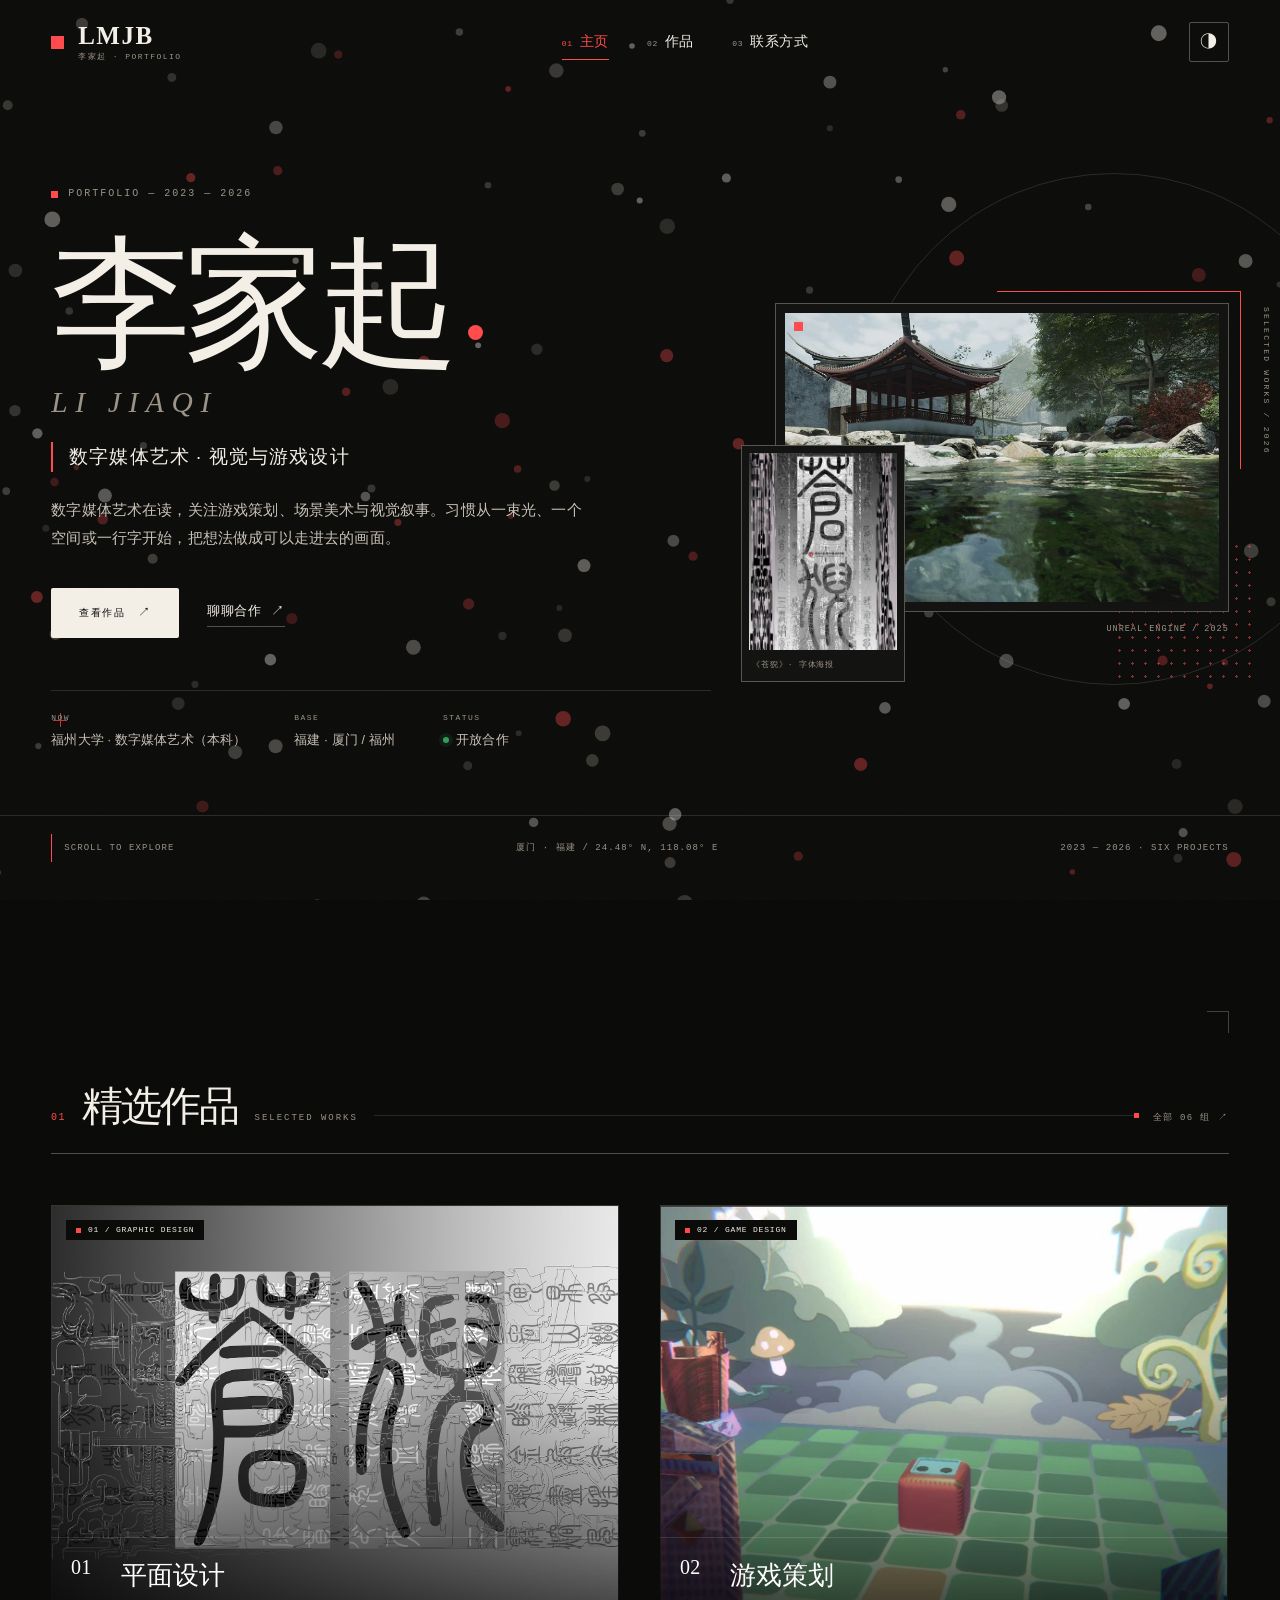
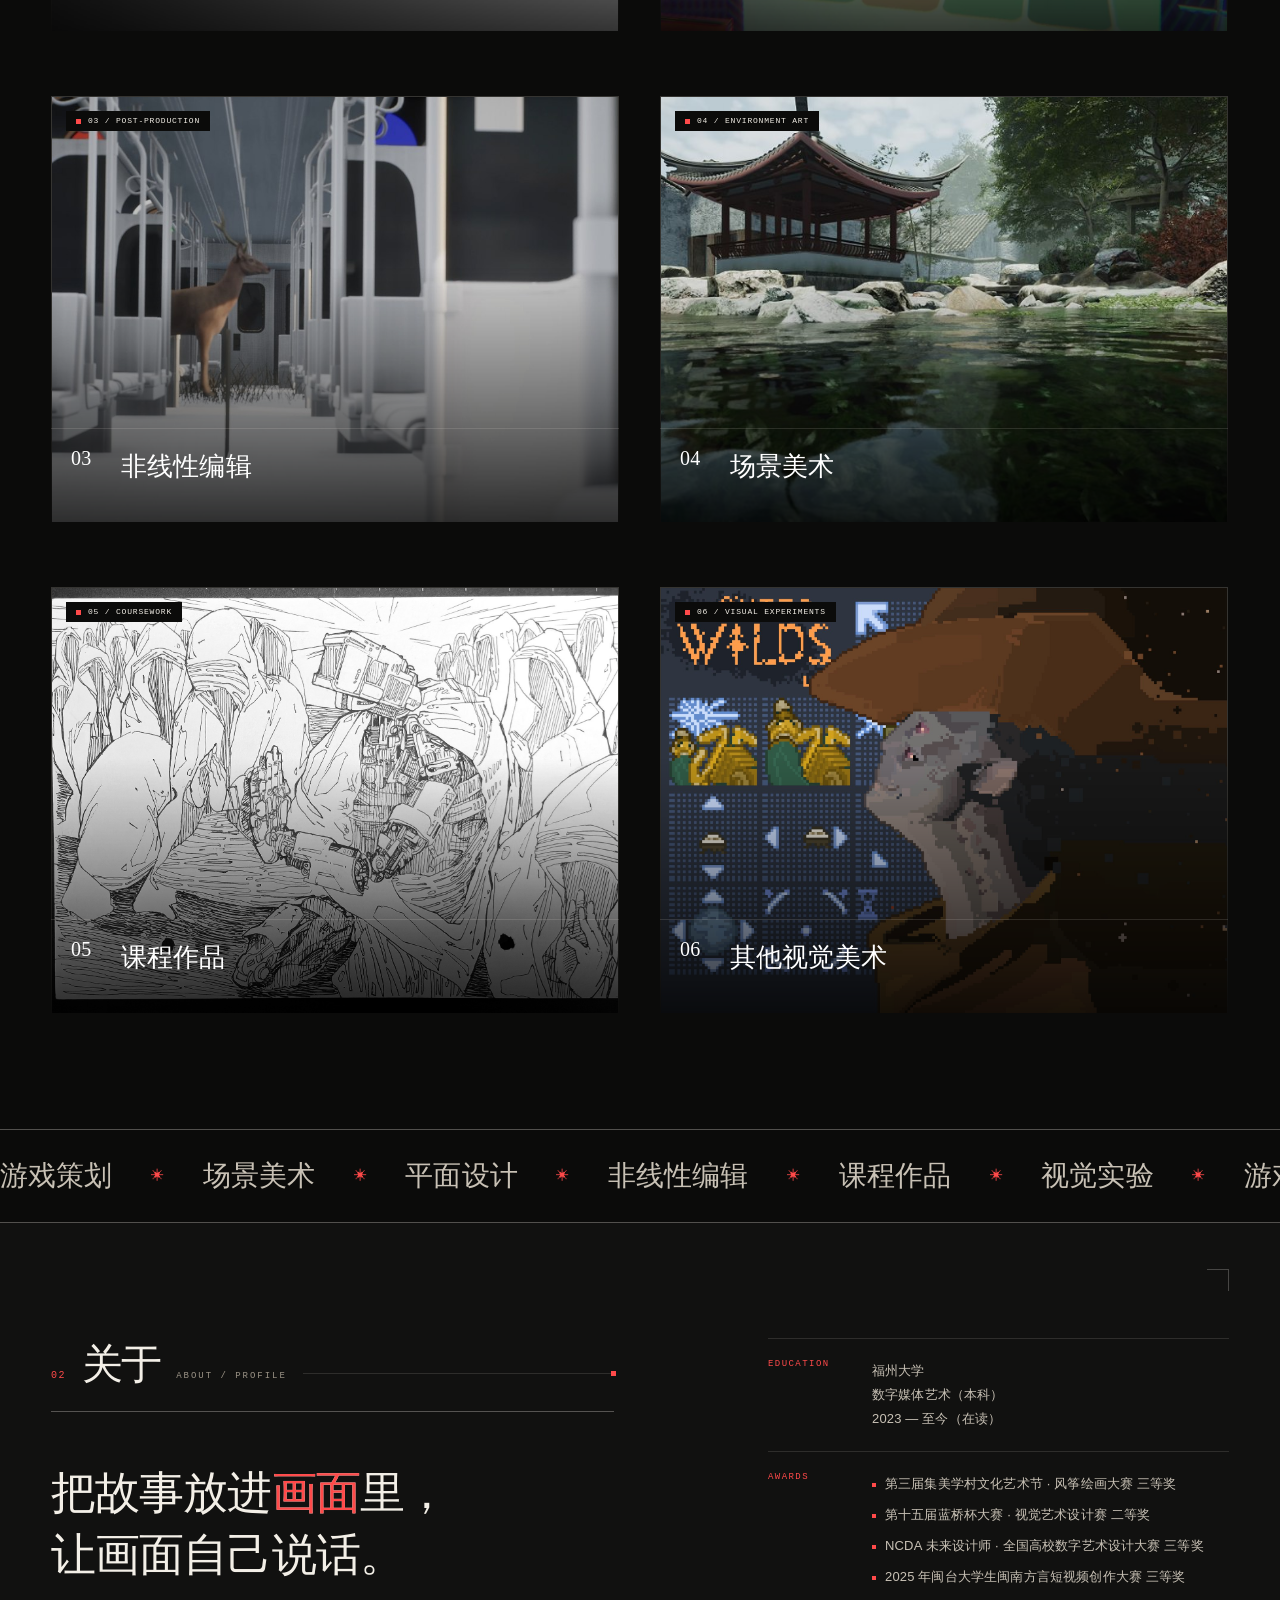
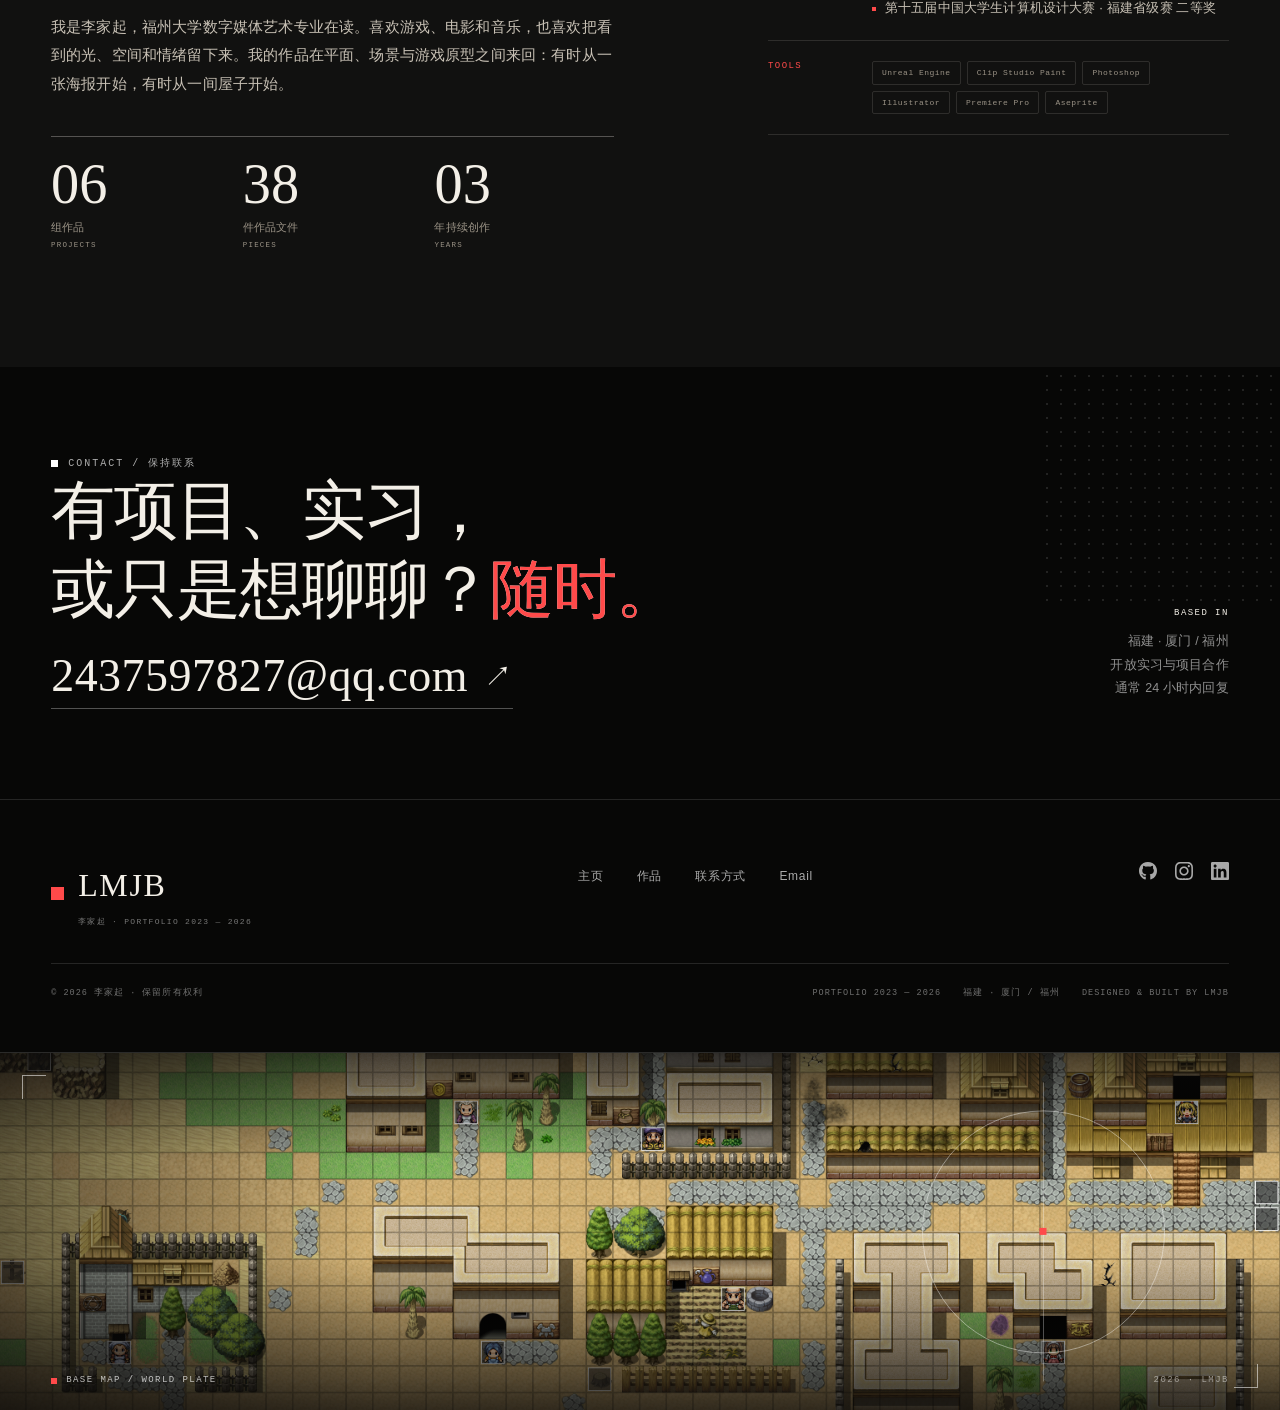
==== commit be10db81: "V3: dark-first flat visual system with pointer interactions Default dark theme, flattened borders an" ====
--- a/index.html
+++ b/index.html
@@ -6,13 +6,13 @@
     <meta name="viewport" content="width=device-width, initial-scale=1.0" />
     <title>李家起 · 个人作品集 / Portfolio</title>
     <meta name="description" content="李家起的个人作品集：游戏策划、场景美术、平面设计、非线性编辑与视觉实验。" />
-    <meta name="theme-color" content="#f3f0e8" />
+    <meta name="theme-color" content="#0b0b0a" />
     <meta property="og:title" content="李家起 · 个人作品集 / Portfolio" />
     <meta property="og:description" content="李家起的个人作品集：游戏策划、场景美术、平面设计、非线性编辑与视觉实验。" />
     <meta property="og:type" content="website" />
     <link rel="icon" href="./img/favicon.svg" type="image/svg+xml" />
     <link rel="stylesheet" href="./css/main.css" />
-    <script>(function(){try{var q=new URLSearchParams(location.search).get('theme');var s=localStorage.getItem('darkMode');var d=q?q==='dark':s==='dark';if(d)document.documentElement.classList.add('dark');}catch(e){}})();</script>
+    <script>(function(){try{var q=new URLSearchParams(location.search).get('theme');var s=localStorage.getItem('lmjb-theme');var d=q?q==='dark':(s?s==='dark':true);if(d)document.documentElement.classList.add('dark');}catch(e){}})();</script>
     <style>
       #particle-bg {
         position: fixed;
@@ -188,6 +188,7 @@
         }
       }
     </style>
+      <link rel="stylesheet" href="./css/v3.css" />
   </head>
   <body class="page page--home">
     <canvas id="particle-bg" aria-hidden="true"></canvas>
@@ -696,5 +697,6 @@
       });
     })();
     </script>
+      <script src="./js/v3.js"></script>
   </body>
 </html>
--- a/css/v3.css
+++ b/css/v3.css
@@ -0,0 +1,343 @@
+/* =========================================================
+   V3 — 深色优先 / 扁平编辑风 / 指针交互
+   在 main.css 与各页内联样式之后加载，用于统一覆盖
+   ========================================================= */
+
+/* ---------- dark-first palette ---------- */
+
+html.dark,
+body.dark {
+  --paper: #0b0b0a;
+  --paper-2: #111110;
+  --paper-3: #181816;
+  --ink: #f3efe7;
+  --ink-soft: #c8c1b5;
+  --muted: #9b9386;
+
+  --line: rgba(243, 239, 231, 0.13);
+  --line-strong: rgba(243, 239, 231, 0.3);
+
+  --red: #ff4a4a;
+  --red-deep: #ff6d6d;
+  --card: #111110;
+
+  --black: #070706;
+  --on-black: #f3efe7;
+
+  --shadow: none;
+  --shadow-soft: none;
+}
+
+html.dark body::before {
+  opacity: 0.022;
+  mix-blend-mode: screen;
+}
+
+/* ---------- flatter surfaces ---------- */
+
+.site-head {
+  transition: background-color 0.3s ease, border-color 0.3s ease;
+}
+
+.site-head.is-scrolled {
+  background: var(--paper);
+  border-color: var(--line);
+  backdrop-filter: none;
+  -webkit-backdrop-filter: none;
+}
+
+.btn {
+  border-radius: 2px;
+  height: 50px;
+}
+
+.tag {
+  border-radius: 2px;
+}
+
+.about__tools span {
+  border-radius: 2px;
+}
+
+.theme-btn,
+.menu-btn {
+  border-radius: 2px;
+}
+
+.theme-btn:hover {
+  transform: none;
+  color: #fff;
+  background: var(--red);
+  border-color: var(--red);
+}
+
+.menu-btn:hover {
+  border-color: var(--red);
+}
+
+.lightbox__nav,
+.lightbox__close {
+  border-radius: 2px;
+}
+
+.lightbox__nav:hover {
+  border-radius: 2px;
+}
+
+.hero__mini {
+  box-shadow: none;
+  border: 1px solid var(--line-strong);
+}
+
+.hero__mini:hover {
+  transform: translateY(-4px);
+}
+
+.hero__frame,
+.project-lead__frame,
+.gallery-feature__media {
+  border: 1px solid var(--line-strong);
+  box-shadow: none;
+}
+
+.project-details__cover,
+.project-details {
+  box-shadow: none;
+}
+
+/* remove the old 3D lift; keep a restrained 4px shift */
+html body #main .work-card:hover,
+html body #main .piece:hover {
+  transform: translateY(-4px) !important;
+  box-shadow: none !important;
+}
+
+html body #main .work-card,
+html body #main .piece {
+  border-radius: 0 !important;
+}
+
+html body #main .work-card__media,
+html body #main .piece__media {
+  border-radius: 0 !important;
+}
+
+html body #main .work-card__media img,
+html body #main .piece__media img {
+  border-radius: 0 !important;
+}
+
+/* ---------- image borders ---------- */
+
+.work-card__media,
+.piece__media {
+  border: 1px solid var(--line);
+  background: var(--paper-3);
+  transition: border-color 0.35s var(--ease),
+    box-shadow 0.35s var(--ease);
+}
+
+.work-card:hover .work-card__media,
+.piece:hover .piece__media {
+  border-color: var(--red);
+  box-shadow: inset 0 0 0 1px var(--red);
+}
+
+.work-card__media img,
+.piece__media img {
+  transition: transform 1.2s var(--ease), filter 0.7s ease;
+}
+
+/* make the border readable when the image is bright */
+.work-card__media::before,
+.piece__media::before {
+  display: none;
+}
+
+/* ---------- unified card captions ---------- */
+
+html body #main .work-card__body {
+  display: grid !important;
+  grid-template-columns: 38px minmax(0, 1fr) auto !important;
+  align-items: start !important;
+  justify-content: initial !important;
+  gap: 12px !important;
+  padding: 22px 20px 20px !important;
+}
+
+html body #main .work-card__body > span:nth-child(2) {
+  min-width: 0;
+}
+
+html body #main .work-card__title {
+  font-size: clamp(20px, 2vw, 27px) !important;
+  line-height: 1.25 !important;
+  text-align: left !important;
+}
+
+html body #main .work-card__no {
+  font-size: 20px !important;
+  line-height: 1 !important;
+}
+
+html body #main .work-card__count {
+  padding-bottom: 2px;
+  text-align: right;
+}
+
+/* ---------- pointer-reactive type ---------- */
+
+.type-distort {
+  --type-radius: 160px;
+}
+
+.type-char {
+  display: inline-block;
+  color: var(--ink);
+  transform: translate3d(var(--tx, 0), var(--ty, 0), 0)
+    rotate(var(--rot, 0deg)) scale(var(--sc, 1));
+  transition: transform 0.38s var(--ease), color 0.3s ease;
+  will-change: transform;
+}
+
+@supports (color: color-mix(in srgb, red 50%, blue)) {
+  .type-char {
+    color: color-mix(
+      in srgb,
+      var(--red) calc(var(--pull, 0) * 100%),
+      var(--ink)
+    );
+  }
+}
+
+.type-distort.is-active .type-char {
+  transition: transform 0.08s linear, color 0.12s linear;
+}
+
+/* pointer spotlight, works for nested <em> too */
+.spotlight-text {
+  --spot-base: var(--ink);
+  --spot-accent: var(--red);
+  background-image: radial-gradient(
+    circle 170px at var(--spot-x, -999px) var(--spot-y, -999px),
+    var(--spot-accent) 0%,
+    var(--spot-base) 100%
+  );
+  -webkit-background-clip: text;
+  background-clip: text;
+  color: transparent;
+  -webkit-text-fill-color: transparent;
+}
+
+.spotlight-text em,
+.spotlight-text strong {
+  color: var(--red);
+  -webkit-text-fill-color: var(--red);
+}
+
+.cta .spotlight-text,
+.note-card .spotlight-text {
+  --spot-base: var(--on-black);
+  --spot-accent: var(--red);
+}
+
+.gallery-feature__panel .spotlight-text {
+  --spot-base: #ffffff;
+  --spot-accent: #ffd7d7;
+}
+
+.spotlight-text::selection {
+  background: var(--red);
+  color: #fff;
+  -webkit-text-fill-color: #fff;
+}
+
+/* ---------- pointer-reactive geometry ---------- */
+
+.hero::before,
+.page-head::before,
+.project-head::before,
+.contact-hero::before {
+  transform: translate3d(
+    calc(var(--pointer-x, 0) * 13px),
+    calc(var(--pointer-y, 0) * 9px),
+    0
+  );
+  transition: transform 1.1s cubic-bezier(0.22, 0.61, 0.36, 1);
+  will-change: transform;
+}
+
+/* ---------- small refinements ---------- */
+
+.section-head__title,
+.page-title,
+.project-title,
+.contact-title {
+  letter-spacing: -0.045em;
+}
+
+.project-head__lede,
+.page-lede {
+  text-wrap: pretty;
+}
+
+.hero__lede,
+.statement__text,
+.about__text {
+  text-wrap: pretty;
+}
+
+/* keyboard focus stays visible on flat surfaces */
+.work-card:focus-visible,
+.piece__media:focus-visible {
+  outline: 2px solid var(--red);
+  outline-offset: 4px;
+}
+
+/* ---------- graceful fallbacks ---------- */
+
+@supports not (-webkit-background-clip: text) {
+  .spotlight-text {
+    background: none;
+    color: var(--ink);
+    -webkit-text-fill-color: currentColor;
+  }
+}
+
+@media (forced-colors: active) {
+  .spotlight-text {
+    background: none;
+    color: CanvasText;
+    -webkit-text-fill-color: CanvasText;
+  }
+}
+
+@media print {
+  .spotlight-text {
+    background: none;
+    color: #111;
+    -webkit-text-fill-color: #111;
+  }
+}
+
+@media (max-width: 900px) {
+  .type-char {
+    transform: none;
+    color: var(--ink);
+  }
+}
+
+@media (prefers-reduced-motion: reduce) {
+  .hero::before,
+  .page-head::before,
+  .project-head::before,
+  .contact-hero::before {
+    transform: none;
+  }
+
+  .type-char {
+    transform: none;
+    color: var(--ink);
+    transition: none;
+  }
+}
